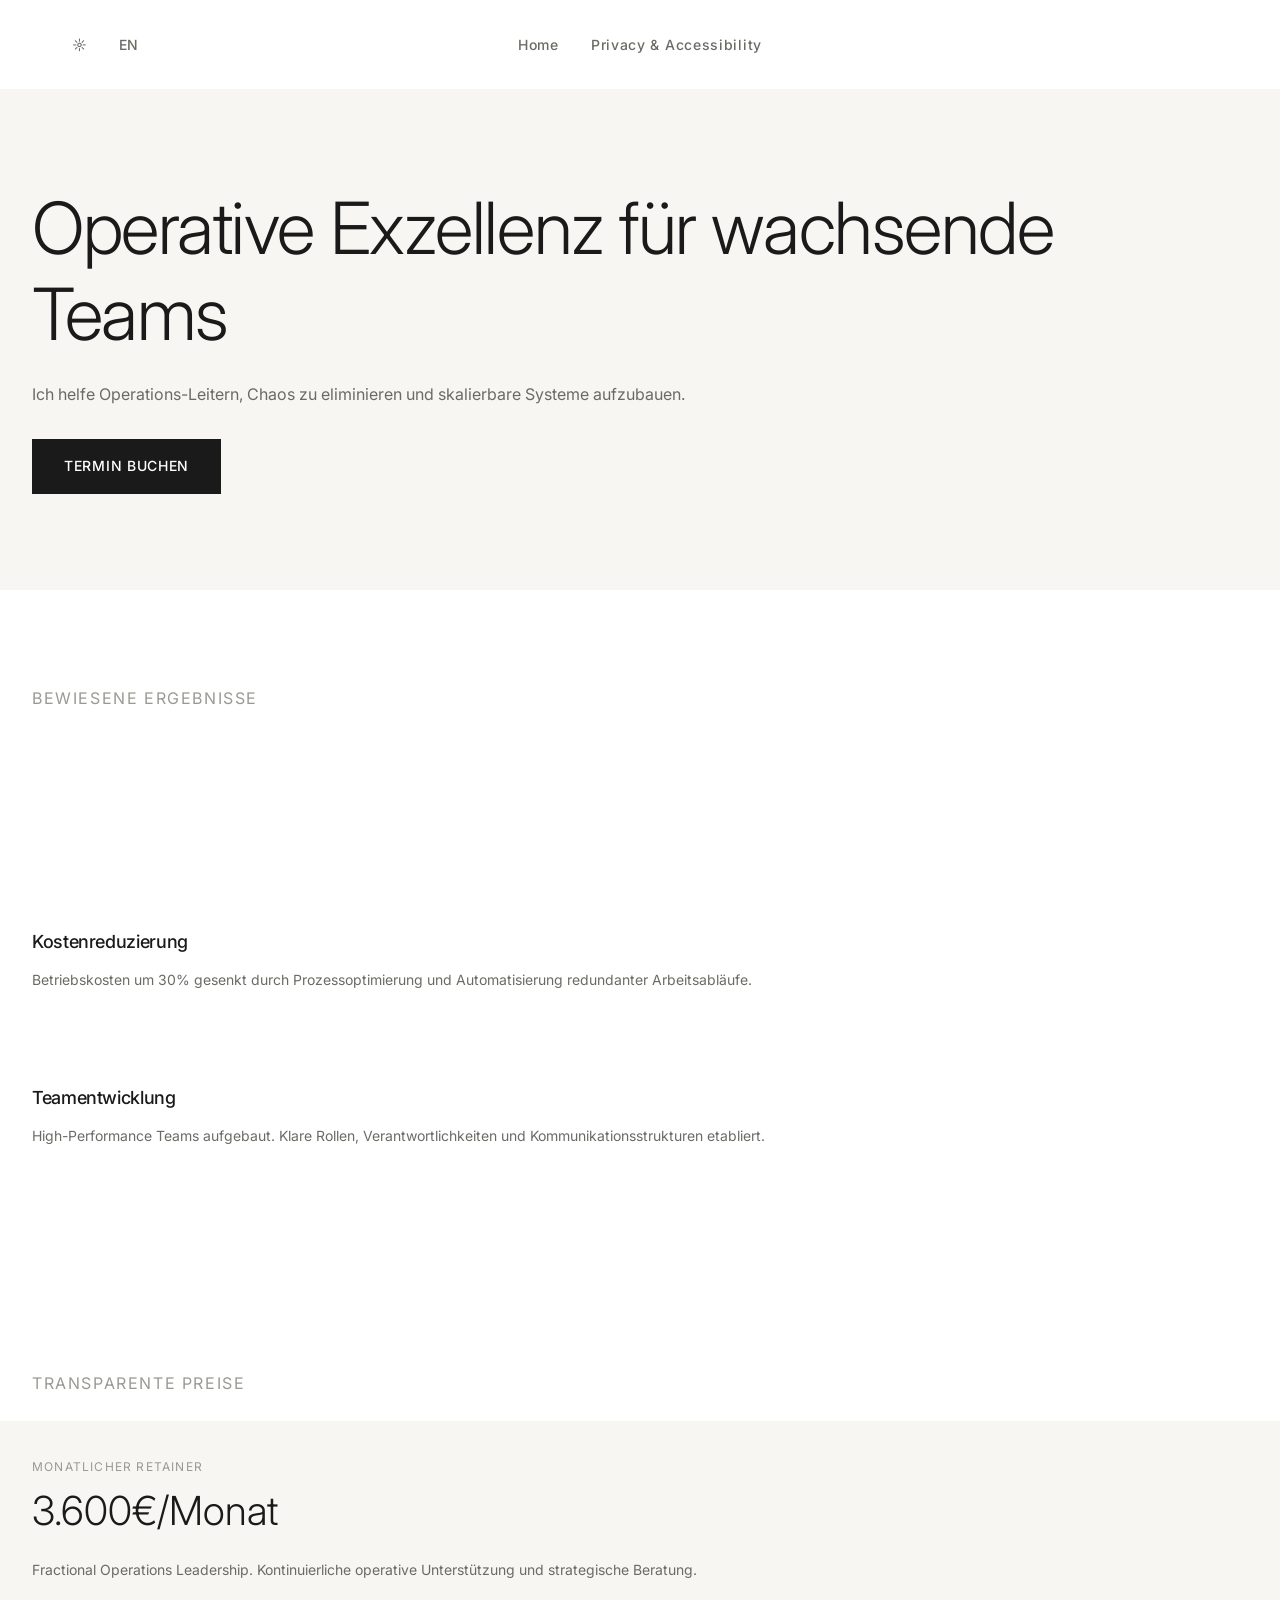
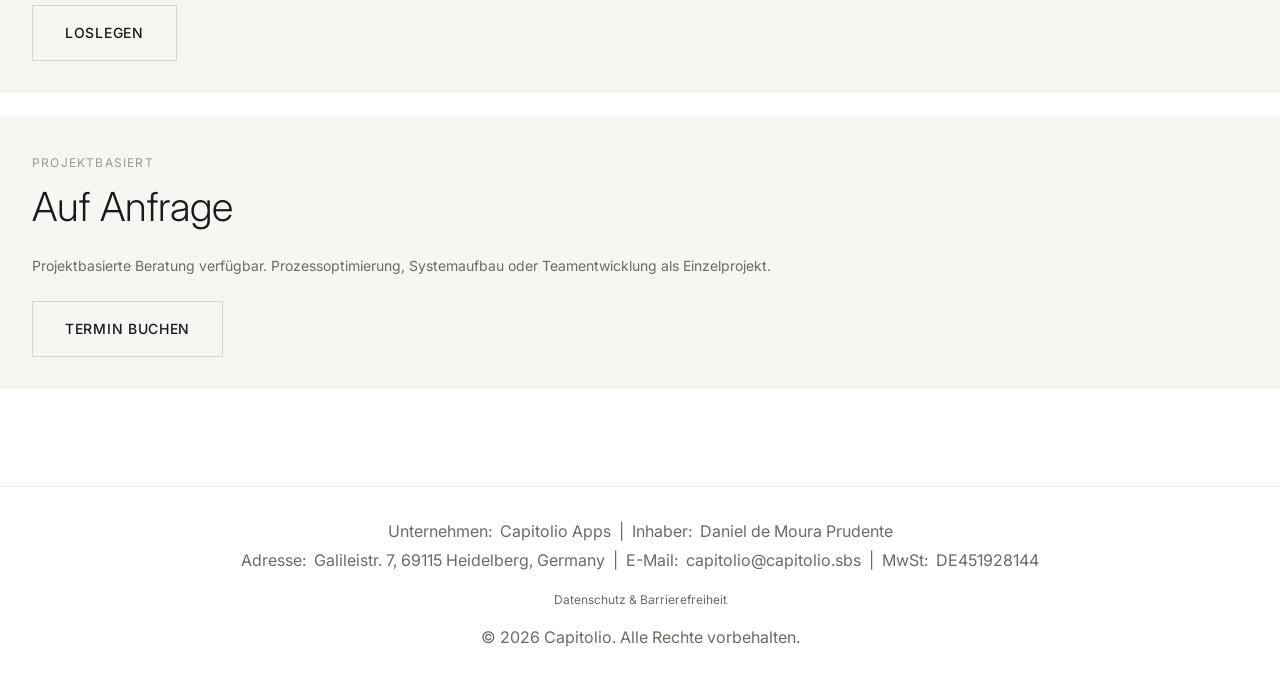
==== index.html @ fc4b13c4 "Update booking links to koalendar and replace email with calendar" ====
<!DOCTYPE html>
<html lang="de">
<head>
  <meta charset="UTF-8">
  <meta name="viewport" content="width=device-width, initial-scale=1.0">
  <title>Capitolio - Operational Excellence for Growing Teams</title>
  <meta name="description" content="Ich helfe Operations-Leitern, Chaos zu eliminieren und skalierbare Systeme aufzubauen.">
  <link rel="icon" type="image/x-icon" href="public/favicon.ico">
  
  <!-- Typography -->
  <link rel="preconnect" href="https://fonts.googleapis.com">
  <link rel="preconnect" href="https://fonts.gstatic.com" crossorigin>
  <link href="https://fonts.googleapis.com/css2?family=Inter:wght@300;400;500;600&display=swap" rel="stylesheet">
  
  <!-- Stylesheets -->
  <link rel="stylesheet" href="css/style.css">
</head>
<body>
  <!-- Header -->
  <header>
    <div class="container">
      <div class="header-content">
        <nav class="nav-desktop">
          <ul class="nav-list">
            <li><a href="index.html" class="nav-link" data-i18n="nav_home">Startseite</a></li>
            <li><a href="privacy-accessibility.html" class="nav-link" data-i18n="nav_privacy_accessibility">Datenschutz & Barrierefreiheit</a></li>
          </ul>
        </nav>
        <div class="nav-controls">
          <button id="theme-toggle" class="nav-btn" aria-label="Design wechseln" title="Design wechseln">
            <span class="theme-icon">&#9788;</span>
          </button>
          <button id="lang-toggle" class="nav-btn" aria-label="Sprache wechseln" title="Sprache wechseln">
            <span data-lang-indicator>DE</span>
          </button>
          <button id="open-nav" class="nav-btn nav-hamburger" aria-label="Navigation öffnen">
            <span>&#9776;</span>
          </button>
        </div>
      </div>
    </div>
  </header>

  <!-- Mobile Navigation Overlay -->
  <div class="nav-overlay" id="nav-overlay">
    <button class="close-nav" id="close-nav" aria-label="Navigation schließen">Schließen</button>
    <ul class="nav-overlay-list">
      <li class="nav-overlay-item"><a href="index.html" class="nav-overlay-link" data-i18n="nav_home">Startseite</a></li>
      <li class="nav-overlay-item"><a href="privacy-accessibility.html" class="nav-overlay-link" data-i18n="nav_privacy_accessibility">Datenschutz & Barrierefreiheit</a></li>
    </ul>
  </div>

  <main>
    <!-- Section 1: CTA (Call to Action) -->
    <section id="cta" class="grid">
      <div class="cta-content reveal active">
        <h1 class="cta-title">Operative Exzellenz für wachsende Teams</h1>
        <p class="cta-subtitle">Ich helfe Operations-Leitern, Chaos zu eliminieren und skalierbare Systeme aufzubauen.</p>
        <a href="https://koalendar.com/e/daniel-kennenlernen" target="_blank" rel="noopener noreferrer" class="btn btn-primary">Termin buchen</a>
      </div>
    </section>

    <!-- Section 2: Proof of Work (3 Cards) -->
    <section id="proof" class="grid">
      <div class="section-label reveal">
        <span class="label">Bewiesene Ergebnisse</span>
      </div>
      <div class="section-content">
        <div class="proof-grid">
          <div class="proof-card reveal">
            <h3 class="proof-card-title">Skalierte Abläufe</h3>
            <p class="proof-card-desc">Operative Systeme von 10 auf 100+ Mitarbeiter erweitert. Prozesse dokumentiert, automatisiert und auf Skalierbarkeit ausgelegt.</p>
          </div>
          <div class="proof-card reveal delay-1">
            <h3 class="proof-card-title">Kostenreduzierung</h3>
            <p class="proof-card-desc">Betriebskosten um 30% gesenkt durch Prozessoptimierung und Automatisierung redundanter Arbeitsabläufe.</p>
          </div>
          <div class="proof-card reveal delay-2">
            <h3 class="proof-card-title">Teamentwicklung</h3>
            <p class="proof-card-desc">High-Performance Teams aufgebaut. Klare Rollen, Verantwortlichkeiten und Kommunikationsstrukturen etabliert.</p>
          </div>
        </div>
      </div>
    </section>

    <!-- Section 3: Pricing -->
    <section id="pricing" class="grid">
      <div class="section-label reveal">
        <span class="label">Transparente Preise</span>
      </div>
      <div class="section-content">
        <div class="pricing-grid">
          <div class="pricing-card reveal">
            <span class="pricing-card-title">Monatlicher Retainer</span>
            <div class="pricing-card-price">3.600€/Monat</div>
            <p class="pricing-card-desc">Fractional Operations Leadership. Kontinuierliche operative Unterstützung und strategische Beratung.</p>
            <a href="https://koalendar.com/e/daniel-kennenlernen" target="_blank" rel="noopener noreferrer" class="btn btn-secondary">Loslegen</a>
          </div>
          <div class="pricing-card reveal delay-1">
            <span class="pricing-card-title">Projektbasiert</span>
            <div class="pricing-card-price">Auf Anfrage</div>
            <p class="pricing-card-desc">Projektbasierte Beratung verfügbar. Prozessoptimierung, Systemaufbau oder Teamentwicklung als Einzelprojekt.</p>
            <a href="https://koalendar.com/e/daniel-kennenlernen" target="_blank" rel="noopener noreferrer" class="btn btn-secondary">Termin buchen</a>
          </div>
        </div>
      </div>
    </section>
  </main>

  <!-- Footer -->
  <footer>
    <div class="container">
      <div class="footer-content">
        <div class="footer-impressum">
          <p class="footer-impressum-text">
            <strong>Unternehmen:</strong> Capitolio Apps &nbsp;|&nbsp; <strong>Inhaber:</strong> Daniel de Moura Prudente
          </p>
          <p class="footer-impressum-text">
            <strong>Adresse:</strong> Galileistr. 7, 69115 Heidelberg, Germany &nbsp;|&nbsp; <strong>E-Mail:</strong> capitolio@capitolio.sbs &nbsp;|&nbsp; <strong>MwSt:</strong> DE451928144
          </p>
        </div>
        <div class="footer-links">
          <a href="privacy-accessibility.html" class="footer-link">Datenschutz & Barrierefreiheit</a>
        </div>
        <div class="footer-legal">
          <p>&copy; 2026 Capitolio. Alle Rechte vorbehalten.</p>
        </div>
      </div>
    </div>
  </footer>

  <!-- JavaScript -->
  <script src="js/theme.js"></script>
  <script src="js/i18n.js"></script>
  <script src="js/main.js"></script>
</body>
</html>
---- css/style.css ----
/*
 * Capitolio Main Stylesheet
 * John Pawson minimalist aesthetic - whitespace over borders
 * Monochromatic palette, responsive layout
 */

/* Import design system */
@import url('./design-system.css');

/* ================================
 * 1. TYPOGRAPHY
 * ================================ */

h1, h2, h3, h4, h5, h6 {
  font-weight: var(--font-weight-light);
  line-height: var(--line-height-tight);
  letter-spacing: var(--letter-spacing-tight);
  color: var(--text-primary);
}

h1 {
  font-size: clamp(2.5rem, 6vw, 4.5rem);
}

h2 {
  font-size: clamp(1.5rem, 3vw, 2.5rem);
}

h3 {
  font-size: clamp(1.25rem, 2vw, 1.5rem);
}

p {
  font-size: var(--font-size-base);
  color: var(--text-secondary);
  line-height: var(--line-height-relaxed);
}

.label {
  font-size: var(--font-size-base);
  text-transform: uppercase;
  letter-spacing: var(--letter-spacing-wider);
  font-weight: var(--font-weight-regular);
  color: var(--text-muted);
  display: block;
  margin-bottom: -8px;
}

/* ================================
 * 2. LAYOUT
 * ================================ */

section {
  padding: var(--baseline-12x) 0;
  min-height: 50vh;
}

@media (min-width: var(--breakpoint-md)) {
  section {
    padding: var(--baseline-15x) 0;
  }
}

/* ================================
 * 3. HEADER & NAVIGATION
 * ================================ */

header {
  padding: var(--baseline-4x) 0;
  position: sticky;
  top: 0;
  background-color: var(--bg-primary);
  z-index: 100;
  transition: background-color var(--transition-base);
}

.header-content {
  display: flex;
  justify-content: space-between;
  align-items: center;
}

.nav-desktop {
  position: absolute;
  left: 50%;
  transform: translateX(-50%);
}

.logo {
  font-size: var(--font-size-sm);
  font-weight: var(--font-weight-medium);
  color: var(--text-primary);
  text-decoration: none;
  letter-spacing: var(--letter-spacing-wide);
}

.nav-list {
  display: flex;
  gap: var(--baseline-4x);
}

.nav-link {
  font-size: var(--font-size-sm);
  font-weight: var(--font-weight-medium);
  color: var(--text-secondary);
  text-decoration: none;
  letter-spacing: var(--letter-spacing-wide);
  transition: color var(--transition-base);
}

.nav-link:hover {
  color: var(--text-primary);
}

@media (max-width: 640px) {
  .nav-desktop {
    position: static;
    transform: none;
  }
  
  .nav-list {
    gap: var(--baseline-2x);
    flex-wrap: wrap;
    justify-content: center;
  }
  
  .nav-link {
    font-size: var(--font-size-xs);
  }
}

.nav-controls {
  display: flex;
  align-items: center;
  gap: var(--baseline-2x);
}

.nav-btn {
  font-size: var(--font-size-sm);
  font-weight: var(--font-weight-medium);
  color: var(--text-secondary);
  padding: var(--baseline-half) var(--baseline);
  transition: color var(--transition-base);
}

.nav-hamburger {
  display: none;
}

.nav-btn:hover {
  color: var(--text-primary);
}

/* ================================
 * 4. HERO SECTION
 * ================================ */

#hero {
  padding-top: var(--baseline-8x);
  padding-bottom: var(--baseline-15x);
}

.hero-title {
  grid-column: 1 / -1;
  margin-bottom: var(--baseline-5x);
}

.hero-subtitle {
  grid-column: 1 / -1;
}

@media (min-width: var(--breakpoint-md)) {
  .hero-subtitle {
    grid-column: 5 / 13;
  }
}

/* ================================
 * 5. BUTTONS
 * ================================ */

.btn {
  display: inline-flex;
  align-items: center;
  justify-content: center;
  padding: var(--baseline-2x) var(--baseline-4x);
  font-size: var(--font-size-sm);
  font-weight: var(--font-weight-medium);
  letter-spacing: var(--letter-spacing-wide);
  text-transform: uppercase;
  text-decoration: none;
  transition: all var(--transition-base);
}

.btn-primary {
  background-color: var(--text-primary);
  color: var(--bg-primary);
}

.btn-primary:hover {
  background-color: var(--accent-hover);
  transform: translateY(-2px);
}

.btn-secondary {
  background-color: transparent;
  color: var(--text-primary);
  border: 1px solid var(--border-medium);
}

.btn-secondary:hover {
  background-color: var(--bg-secondary);
}

/* ================================
 * 6. SECTIONS
 * ================================ */

/* Section labels */
.section-label {
  grid-column: 1 / -1;
  padding-left: var(--baseline-4x);
  padding-right: var(--baseline-4x);
  margin-bottom: -8px;
}

@media (min-width: var(--breakpoint-md)) {
  .section-label {
    grid-column: 1 / 4;
  }
}

.section-content {
  grid-column: 1 / -1;
}

@media (min-width: var(--breakpoint-md)) {
  .section-content {
    grid-column: 4 / 13;
  }
}

/* CTA Section */
#cta {
  background-color: var(--bg-secondary);
}

.cta-content {
  grid-column: 1 / -1;
}

@media (min-width: var(--breakpoint-md)) {
  .cta-content {
    grid-column: 4 / 13;
  }
}

.cta-title {
  margin-bottom: var(--baseline-3x);
}

.cta-subtitle {
  margin-bottom: var(--baseline-4x);
}

.cta-content > * {
  padding-left: var(--baseline-4x);
  padding-right: var(--baseline-4x);
}

#cta .btn {
  margin-left: var(--baseline-4x);
}

/* Proof of Work Section */
.proof-grid {
  display: grid;
  grid-template-columns: 1fr;
  gap: var(--baseline-4x);
  margin-top: var(--baseline-4x);
  padding-left: var(--baseline-4x);
  padding-right: var(--baseline-4x);
}

@media (min-width: var(--breakpoint-md)) {
  .proof-grid {
    grid-template-columns: repeat(3, 1fr);
  }
}

.proof-card {
  padding: var(--baseline-4x) 0;
}

.proof-card-title {
  font-size: var(--font-size-lg);
  font-weight: var(--font-weight-medium);
  margin-bottom: var(--baseline-2x);
}

.proof-card-desc {
  font-size: var(--font-size-sm);
  color: var(--text-secondary);
}

/* Pricing Section */
.pricing-grid {
  display: grid;
  grid-template-columns: 1fr;
  gap: var(--baseline-3x);
  margin-top: var(--baseline-3x);
}

@media (min-width: var(--breakpoint-md)) {
  .pricing-grid {
    grid-template-columns: repeat(2, 1fr);
    gap: var(--baseline-4x);
  }
}

.pricing-card {
  padding: var(--baseline-4x);
  background-color: var(--bg-secondary);
}

.pricing-card-title {
  font-size: var(--font-size-xs);
  text-transform: uppercase;
  letter-spacing: var(--letter-spacing-wider);
  color: var(--text-muted);
  margin-bottom: var(--baseline);
}

.pricing-card-price {
  font-size: var(--font-size-3xl);
  font-weight: var(--font-weight-light);
  margin-bottom: var(--baseline-2x);
}

.pricing-card-desc {
  font-size: var(--font-size-sm);
  margin-bottom: var(--baseline-3x);
}

/* ================================
 * 7. FOOTER
 * ================================ */

footer {
  padding: var(--baseline-4x) 0;
  border-top: 1px solid var(--border-light);
}

.footer-content {
  display: flex;
  flex-direction: column;
  align-items: center;
  gap: var(--baseline-2x);
}

.footer-impressum {
  font-size: var(--font-size-xs);
  font-weight: var(--font-weight-regular);
  color: var(--text-muted);
  line-height: 1.5;
  text-align: center;
}

.footer-impressum-text {
  display: block;
  margin-bottom: 4px;
}

.footer-impressum-text:last-child {
  margin-bottom: 0;
}

.footer-impressum-text strong {
  font-weight: var(--font-weight-regular);
  color: var(--text-secondary);
  margin-right: 4px;
}

.footer-links {
  display: flex;
  gap: var(--baseline-2x);
}

.footer-link {
  font-size: var(--font-size-xs);
  font-weight: var(--font-weight-regular);
  color: var(--text-secondary);
  text-decoration: none;
  transition: color var(--transition-base);
}

.footer-link:hover {
  color: var(--text-primary);
}

.footer-legal {
  font-size: var(--font-size-xs);
  font-weight: var(--font-weight-regular);
  color: var(--text-muted);
}

/* ================================
 * 8. LEGAL PAGES
 * ================================ */

.legal-content {
  grid-column: 1 / -1;
  max-width: 65ch;
  padding-left: var(--baseline-4x);
  padding-right: var(--baseline-4x);
}

@media (min-width: var(--breakpoint-md)) {
  .legal-content {
    grid-column: 4 / 12;
  }
}

.legal-title {
  margin-bottom: var(--baseline-4x);
}

.legal-section {
  margin-bottom: var(--baseline-6x);
}

.legal-section h2 {
  font-size: var(--font-size-lg);
  margin-bottom: var(--baseline-2x);
}

.legal-section p {
  font-size: var(--font-size-sm);
  line-height: var(--line-height-relaxed);
}

/* ================================
 * 9. NAVIGATION OVERLAY
 * ================================ */

.nav-overlay {
  position: fixed;
  top: 0;
  left: 0;
  width: 100vw;
  height: 100vh;
  background-color: var(--bg-primary);
  z-index: 200;
  display: flex;
  align-items: center;
  justify-content: center;
  opacity: 0;
  pointer-events: none;
  transition: opacity var(--transition-slow);
}

.nav-overlay.active {
  opacity: 1;
  pointer-events: auto;
}

.nav-overlay-list {
  text-align: center;
}

.nav-overlay-item {
  margin: var(--baseline-3x) 0;
}

.nav-overlay-link {
  font-size: var(--font-size-2xl);
  font-weight: var(--font-weight-light);
  color: var(--text-primary);
  transition: color var(--transition-base);
}

.nav-overlay-link:hover {
  color: var(--text-secondary);
}

.close-nav {
  position: absolute;
  top: var(--baseline-4x);
  right: var(--container-padding);
  font-size: var(--font-size-sm);
  font-weight: var(--font-weight-medium);
  color: var(--text-secondary);
}

/* ================================
 * 10. ANIMATIONS
 * ================================ */

.reveal {
  opacity: 0;
  transform: translateY(var(--baseline-3x));
  transition: opacity var(--transition-slow), transform var(--transition-slow);
  will-change: opacity, transform;
}

.reveal.active {
  opacity: 1;
  transform: translateY(0);
}

.delay-1 { transition-delay: 0.1s; }
.delay-2 { transition-delay: 0.2s; }
.delay-3 { transition-delay: 0.3s; }
.delay-4 { transition-delay: 0.4s; }

/* ================================
 * 11. PRINT STYLES
 * ================================ */

@media print {
  * {
    background: transparent;
    color: #000;
    box-shadow: none;
    text-shadow: none;
  }

  body {
    font-size: 12pt;
    line-height: 1.5;
  }

  a {
    text-decoration: underline;
  }

  .nav-overlay,
  .nav-controls,
  .btn {
    display: none;
  }

  section {
    padding: 2rem 0;
    min-height: auto;
    page-break-inside: avoid;
  }

  footer {
    padding: 1rem 0;
    page-break-before: avoid;
  }
}
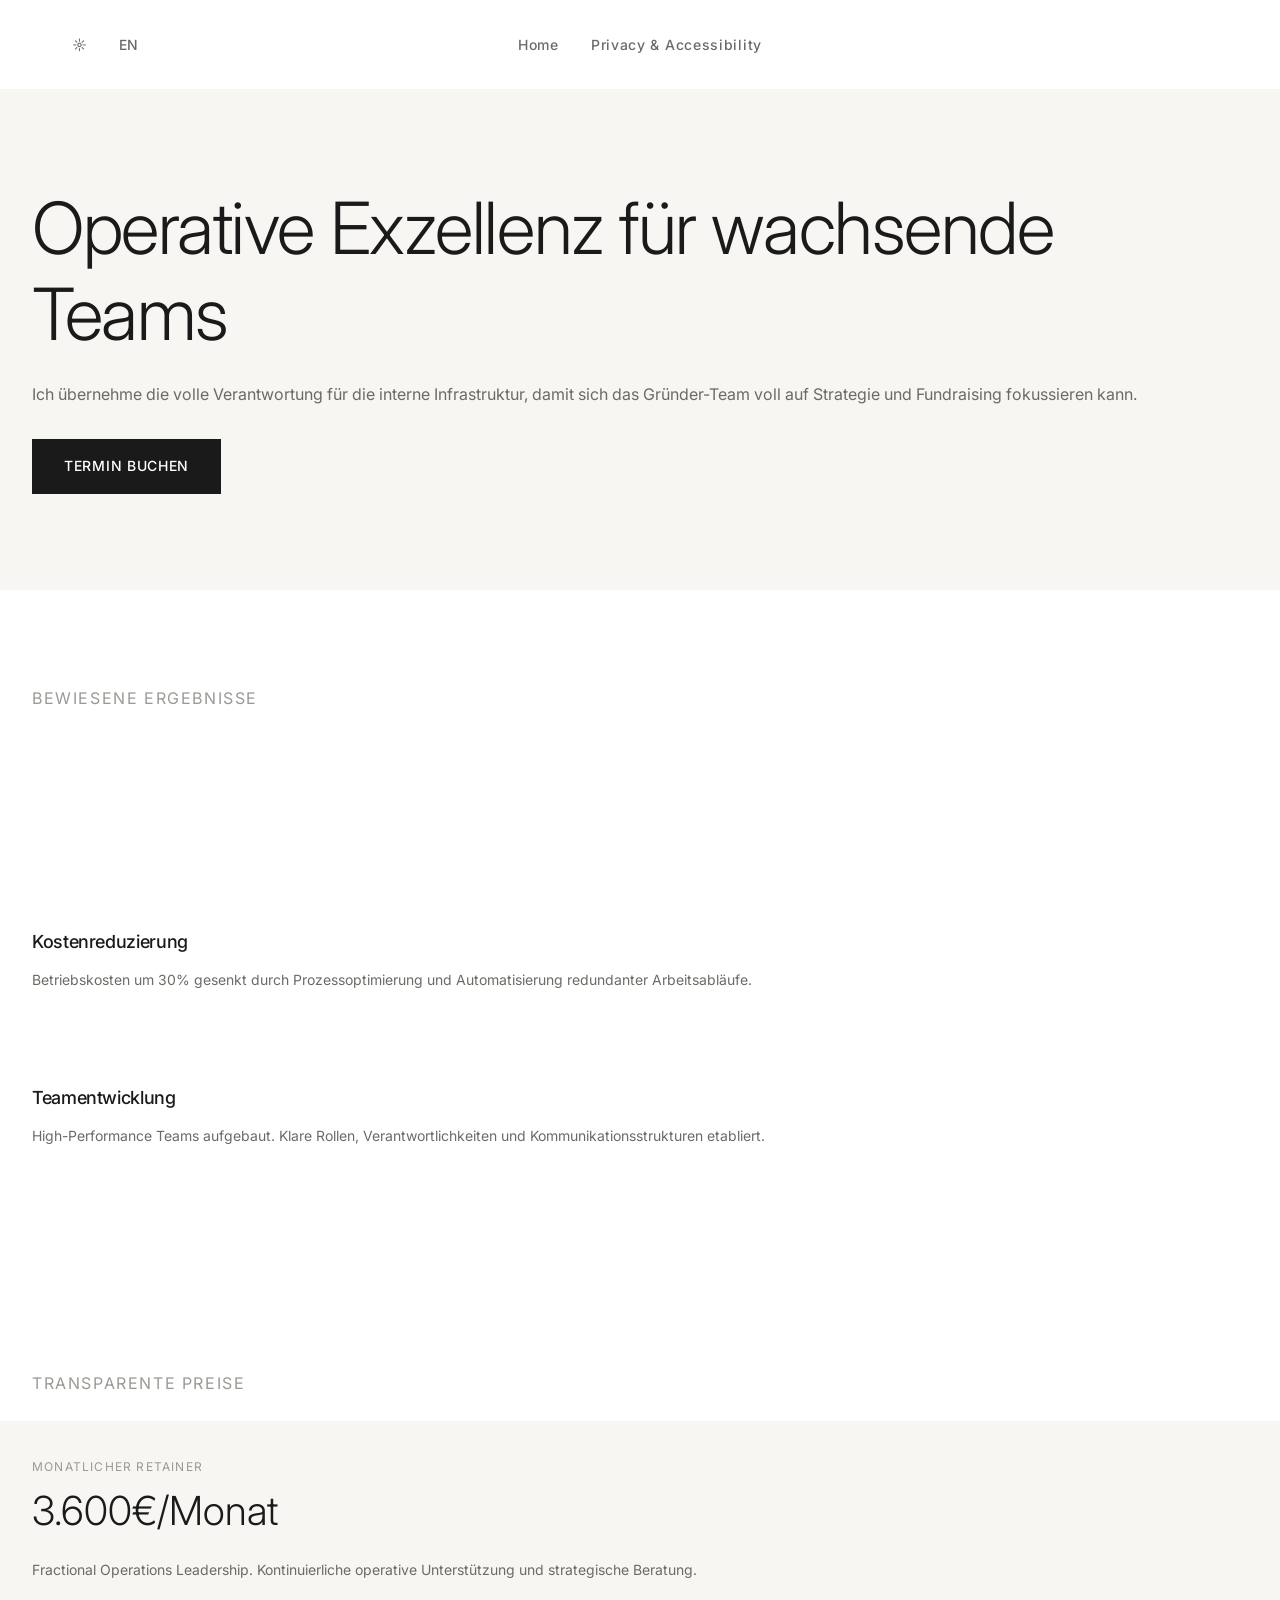
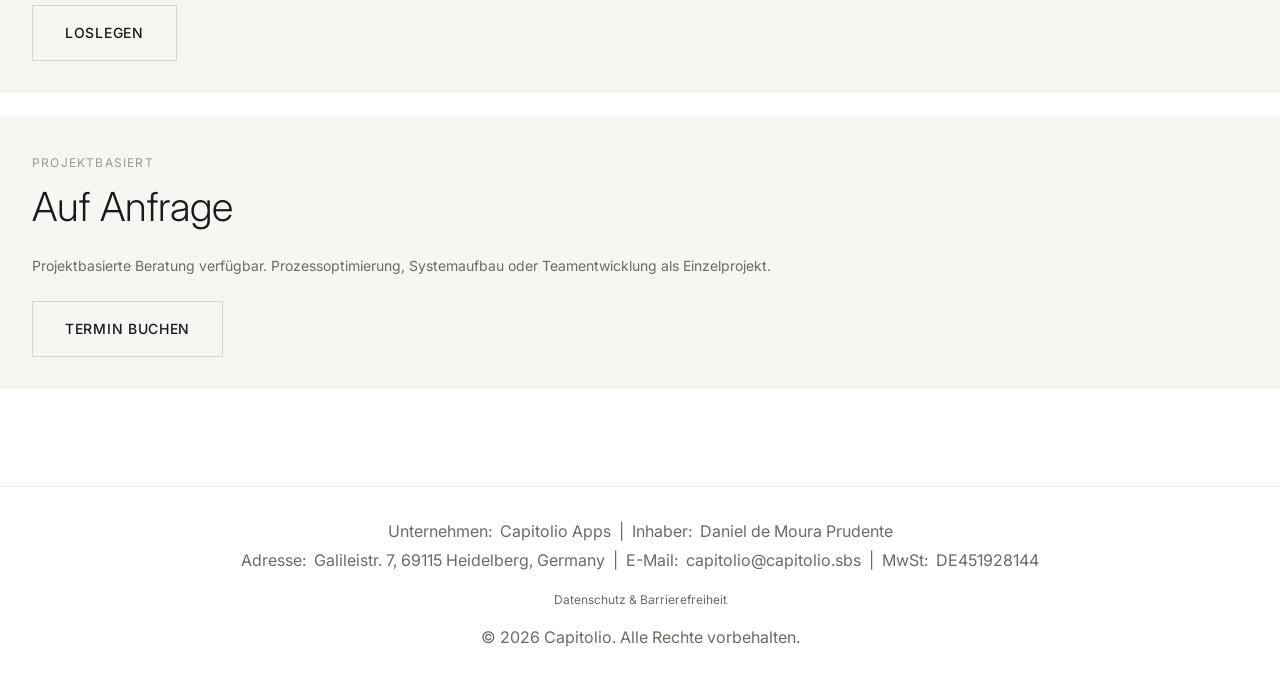
==== commit c123fc44: "Updated subtitle 	modified:   en/index.html 	modified:   index.html" ====
--- a/index.html
+++ b/index.html
@@ -4,7 +4,7 @@
   <meta charset="UTF-8">
   <meta name="viewport" content="width=device-width, initial-scale=1.0">
   <title>Capitolio - Operational Excellence for Growing Teams</title>
-  <meta name="description" content="Ich helfe Operations-Leitern, Chaos zu eliminieren und skalierbare Systeme aufzubauen.">
+  <meta name="description" content="Ich übernehme die volle Verantwortung für die interne Infrastruktur, damit sich das Gründer-Team voll auf Strategie und Fundraising fokussieren kann.">
   <link rel="icon" type="image/x-icon" href="public/favicon.ico">
   
   <!-- Typography -->
@@ -55,7 +55,7 @@
     <section id="cta" class="grid">
       <div class="cta-content reveal active">
         <h1 class="cta-title">Operative Exzellenz für wachsende Teams</h1>
-        <p class="cta-subtitle">Ich helfe Operations-Leitern, Chaos zu eliminieren und skalierbare Systeme aufzubauen.</p>
+        <p class="cta-subtitle">Ich übernehme die volle Verantwortung für die interne Infrastruktur, damit sich das Gründer-Team voll auf Strategie und Fundraising fokussieren kann.</p>
         <a href="https://koalendar.com/e/daniel-kennenlernen" target="_blank" rel="noopener noreferrer" class="btn btn-primary">Termin buchen</a>
       </div>
     </section>
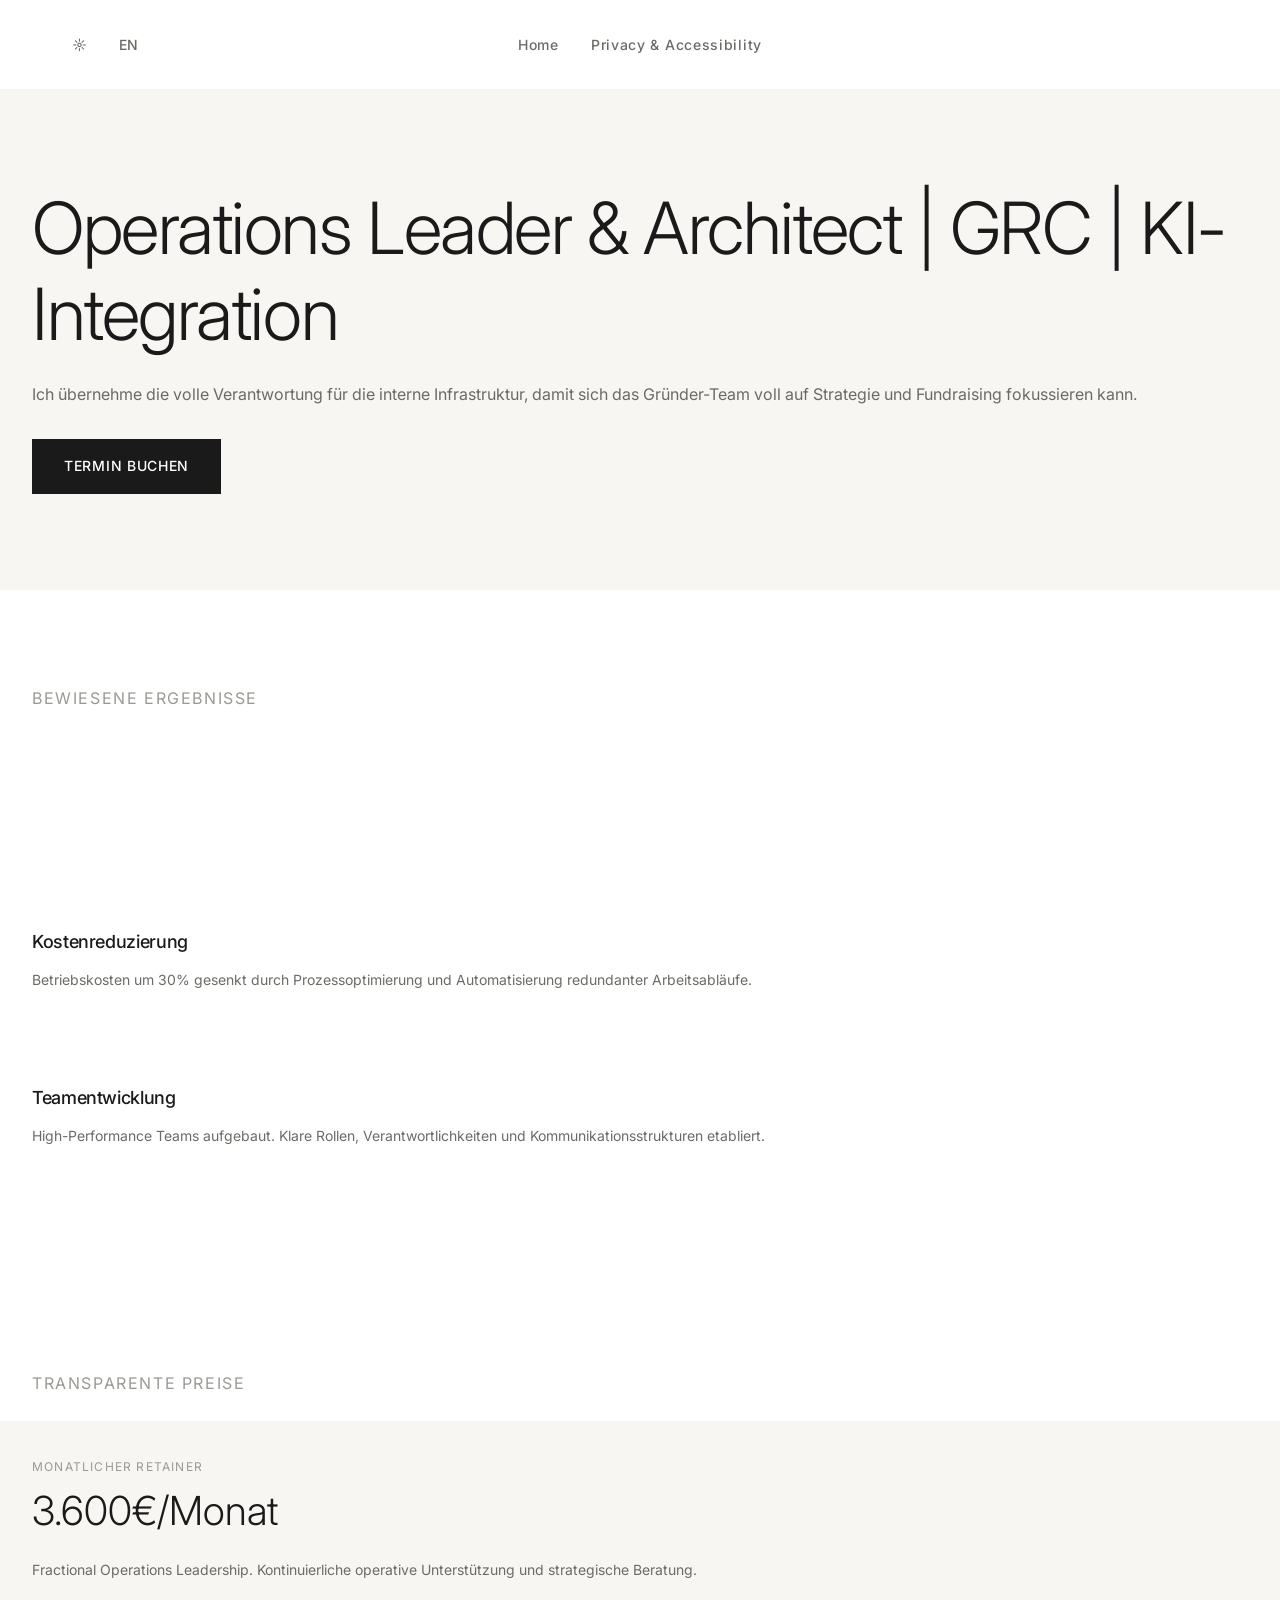
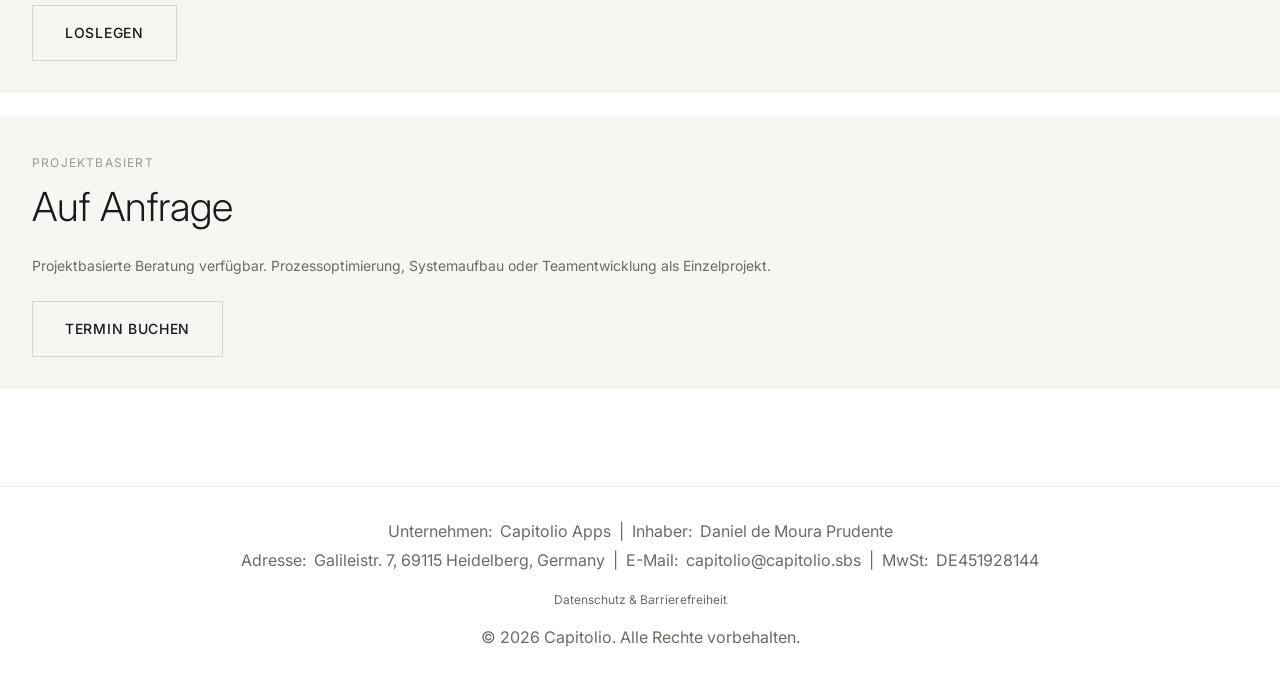
==== commit b77018df: "Updated some texts 	modified:   en/index.html 	modified:   index.html" ====
--- a/index.html
+++ b/index.html
@@ -3,7 +3,7 @@
 <head>
   <meta charset="UTF-8">
   <meta name="viewport" content="width=device-width, initial-scale=1.0">
-  <title>Capitolio - Operational Excellence for Growing Teams</title>
+  <title>Daniel Prudente - Operations Leader & Architect | GRC | KI-Integration</title>
   <meta name="description" content="Ich übernehme die volle Verantwortung für die interne Infrastruktur, damit sich das Gründer-Team voll auf Strategie und Fundraising fokussieren kann.">
   <link rel="icon" type="image/x-icon" href="public/favicon.ico">
   
@@ -54,7 +54,7 @@
     <!-- Section 1: CTA (Call to Action) -->
     <section id="cta" class="grid">
       <div class="cta-content reveal active">
-        <h1 class="cta-title">Operative Exzellenz für wachsende Teams</h1>
+        <h1 class="cta-title">Operations Leader & Architect | GRC | KI-Integration</h1>
         <p class="cta-subtitle">Ich übernehme die volle Verantwortung für die interne Infrastruktur, damit sich das Gründer-Team voll auf Strategie und Fundraising fokussieren kann.</p>
         <a href="https://koalendar.com/e/daniel-kennenlernen" target="_blank" rel="noopener noreferrer" class="btn btn-primary">Termin buchen</a>
       </div>
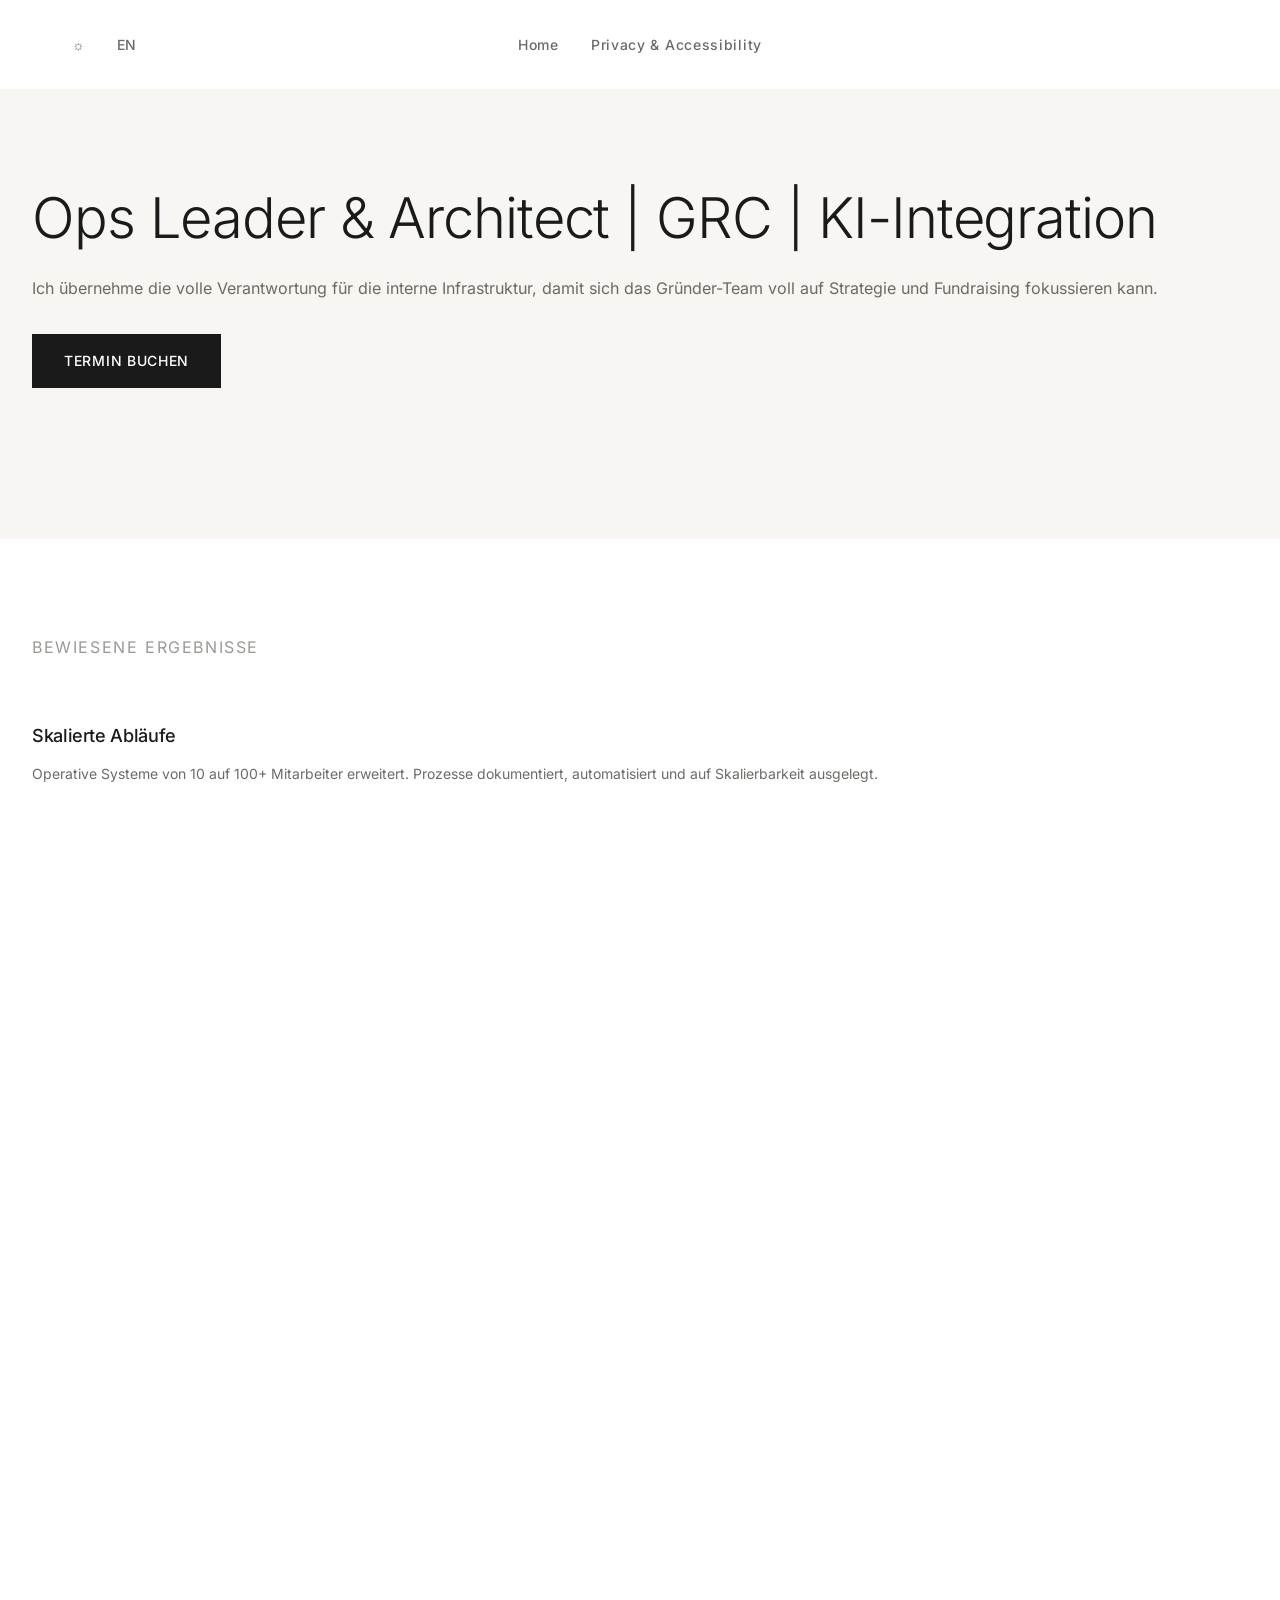
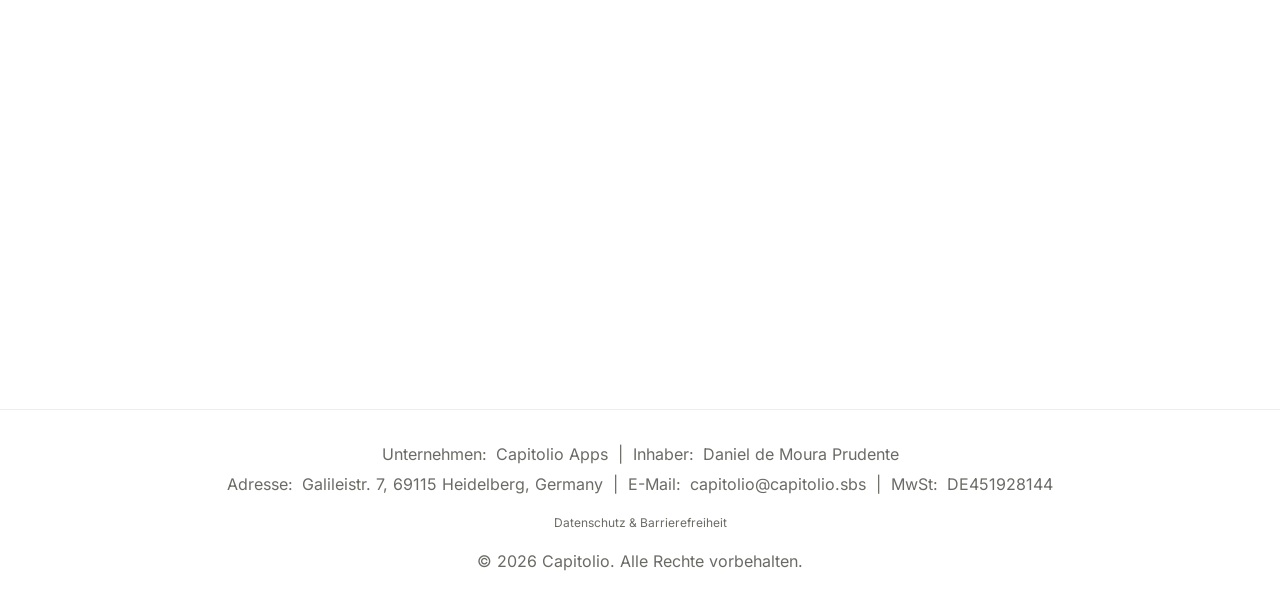
==== commit a8bffced: "Security hardening: self-host fonts, add CSP and clickjacking protection - Self-host Inter font (300" ====
--- a/index.html
+++ b/index.html
@@ -1,20 +1,20 @@
 <!DOCTYPE html>
 <html lang="de">
+
 <head>
   <meta charset="UTF-8">
   <meta name="viewport" content="width=device-width, initial-scale=1.0">
-  <title>Daniel Prudente - Operations Leader & Architect | GRC | KI-Integration</title>
-  <meta name="description" content="Ich übernehme die volle Verantwortung für die interne Infrastruktur, damit sich das Gründer-Team voll auf Strategie und Fundraising fokussieren kann.">
+  <meta http-equiv="Content-Security-Policy" content="default-src 'none'; script-src 'self'; style-src 'self'; font-src 'self'; img-src 'self'; connect-src 'none'; frame-ancestors 'none';">
+  <meta http-equiv="X-Frame-Options" content="DENY">
+  <title>Daniel Prudente - Ops Leader & Architect | GRC | KI-Integration</title>
+  <meta name="description"
+    content="Ich übernehme die volle Verantwortung für die interne Infrastruktur, damit sich das Gründer-Team voll auf Strategie und Fundraising fokussieren kann.">
   <link rel="icon" type="image/x-icon" href="public/favicon.ico">
-  
-  <!-- Typography -->
-  <link rel="preconnect" href="https://fonts.googleapis.com">
-  <link rel="preconnect" href="https://fonts.gstatic.com" crossorigin>
-  <link href="https://fonts.googleapis.com/css2?family=Inter:wght@300;400;500;600&display=swap" rel="stylesheet">
-  
+
   <!-- Stylesheets -->
   <link rel="stylesheet" href="css/style.css">
 </head>
+
 <body>
   <!-- Header -->
   <header>
@@ -23,7 +23,8 @@
         <nav class="nav-desktop">
           <ul class="nav-list">
             <li><a href="index.html" class="nav-link" data-i18n="nav_home">Startseite</a></li>
-            <li><a href="privacy-accessibility.html" class="nav-link" data-i18n="nav_privacy_accessibility">Datenschutz & Barrierefreiheit</a></li>
+            <li><a href="privacy-accessibility.html" class="nav-link" data-i18n="nav_privacy_accessibility">Datenschutz
+                & Barrierefreiheit</a></li>
           </ul>
         </nav>
         <div class="nav-controls">
@@ -45,8 +46,10 @@
   <div class="nav-overlay" id="nav-overlay">
     <button class="close-nav" id="close-nav" aria-label="Navigation schließen">Schließen</button>
     <ul class="nav-overlay-list">
-      <li class="nav-overlay-item"><a href="index.html" class="nav-overlay-link" data-i18n="nav_home">Startseite</a></li>
-      <li class="nav-overlay-item"><a href="privacy-accessibility.html" class="nav-overlay-link" data-i18n="nav_privacy_accessibility">Datenschutz & Barrierefreiheit</a></li>
+      <li class="nav-overlay-item"><a href="index.html" class="nav-overlay-link" data-i18n="nav_home">Startseite</a>
+      </li>
+      <li class="nav-overlay-item"><a href="privacy-accessibility.html" class="nav-overlay-link"
+          data-i18n="nav_privacy_accessibility">Datenschutz & Barrierefreiheit</a></li>
     </ul>
   </div>
 
@@ -54,9 +57,11 @@
     <!-- Section 1: CTA (Call to Action) -->
     <section id="cta" class="grid">
       <div class="cta-content reveal active">
-        <h1 class="cta-title">Operations Leader & Architect | GRC | KI-Integration</h1>
-        <p class="cta-subtitle">Ich übernehme die volle Verantwortung für die interne Infrastruktur, damit sich das Gründer-Team voll auf Strategie und Fundraising fokussieren kann.</p>
-        <a href="https://koalendar.com/e/daniel-kennenlernen" target="_blank" rel="noopener noreferrer" class="btn btn-primary">Termin buchen</a>
+        <h1 class="cta-title">Ops Leader & Architect | GRC | KI-Integration</h1>
+        <p class="cta-subtitle">Ich übernehme die volle Verantwortung für die interne Infrastruktur, damit sich das
+          Gründer-Team voll auf Strategie und Fundraising fokussieren kann.</p>
+        <a href="https://koalendar.com/e/daniel-kennenlernen" target="_blank" rel="noopener noreferrer"
+          class="btn btn-primary">Termin buchen</a>
       </div>
     </section>
 
@@ -69,15 +74,18 @@
         <div class="proof-grid">
           <div class="proof-card reveal">
             <h3 class="proof-card-title">Skalierte Abläufe</h3>
-            <p class="proof-card-desc">Operative Systeme von 10 auf 100+ Mitarbeiter erweitert. Prozesse dokumentiert, automatisiert und auf Skalierbarkeit ausgelegt.</p>
+            <p class="proof-card-desc">Operative Systeme von 10 auf 100+ Mitarbeiter erweitert. Prozesse dokumentiert,
+              automatisiert und auf Skalierbarkeit ausgelegt.</p>
           </div>
           <div class="proof-card reveal delay-1">
             <h3 class="proof-card-title">Kostenreduzierung</h3>
-            <p class="proof-card-desc">Betriebskosten um 30% gesenkt durch Prozessoptimierung und Automatisierung redundanter Arbeitsabläufe.</p>
+            <p class="proof-card-desc">Betriebskosten um 30% gesenkt durch Prozessoptimierung und Automatisierung
+              redundanter Arbeitsabläufe.</p>
           </div>
           <div class="proof-card reveal delay-2">
             <h3 class="proof-card-title">Teamentwicklung</h3>
-            <p class="proof-card-desc">High-Performance Teams aufgebaut. Klare Rollen, Verantwortlichkeiten und Kommunikationsstrukturen etabliert.</p>
+            <p class="proof-card-desc">High-Performance Teams aufgebaut. Klare Rollen, Verantwortlichkeiten und
+              Kommunikationsstrukturen etabliert.</p>
           </div>
         </div>
       </div>
@@ -93,14 +101,18 @@
           <div class="pricing-card reveal">
             <span class="pricing-card-title">Monatlicher Retainer</span>
             <div class="pricing-card-price">3.600€/Monat</div>
-            <p class="pricing-card-desc">Fractional Operations Leadership. Kontinuierliche operative Unterstützung und strategische Beratung.</p>
-            <a href="https://koalendar.com/e/daniel-kennenlernen" target="_blank" rel="noopener noreferrer" class="btn btn-secondary">Loslegen</a>
+            <p class="pricing-card-desc">Fractional Operations Leadership. Kontinuierliche operative Unterstützung und
+              strategische Beratung.</p>
+            <a href="https://koalendar.com/e/daniel-kennenlernen" target="_blank" rel="noopener noreferrer"
+              class="btn btn-secondary">Loslegen</a>
           </div>
           <div class="pricing-card reveal delay-1">
             <span class="pricing-card-title">Projektbasiert</span>
             <div class="pricing-card-price">Auf Anfrage</div>
-            <p class="pricing-card-desc">Projektbasierte Beratung verfügbar. Prozessoptimierung, Systemaufbau oder Teamentwicklung als Einzelprojekt.</p>
-            <a href="https://koalendar.com/e/daniel-kennenlernen" target="_blank" rel="noopener noreferrer" class="btn btn-secondary">Termin buchen</a>
+            <p class="pricing-card-desc">Projektbasierte Beratung verfügbar. Prozessoptimierung, Systemaufbau oder
+              Teamentwicklung als Einzelprojekt.</p>
+            <a href="https://koalendar.com/e/daniel-kennenlernen" target="_blank" rel="noopener noreferrer"
+              class="btn btn-secondary">Termin buchen</a>
           </div>
         </div>
       </div>
@@ -113,10 +125,12 @@
       <div class="footer-content">
         <div class="footer-impressum">
           <p class="footer-impressum-text">
-            <strong>Unternehmen:</strong> Capitolio Apps &nbsp;|&nbsp; <strong>Inhaber:</strong> Daniel de Moura Prudente
+            <strong>Unternehmen:</strong> Capitolio Apps &nbsp;|&nbsp; <strong>Inhaber:</strong> Daniel de Moura
+            Prudente
           </p>
           <p class="footer-impressum-text">
-            <strong>Adresse:</strong> Galileistr. 7, 69115 Heidelberg, Germany &nbsp;|&nbsp; <strong>E-Mail:</strong> capitolio@capitolio.sbs &nbsp;|&nbsp; <strong>MwSt:</strong> DE451928144
+            <strong>Adresse:</strong> Galileistr. 7, 69115 Heidelberg, Germany &nbsp;|&nbsp; <strong>E-Mail:</strong>
+            capitolio@capitolio.sbs &nbsp;|&nbsp; <strong>MwSt:</strong> DE451928144
           </p>
         </div>
         <div class="footer-links">
@@ -134,4 +148,5 @@
   <script src="js/i18n.js"></script>
   <script src="js/main.js"></script>
 </body>
+
 </html>
--- a/css/style.css
+++ b/css/style.css
@@ -19,7 +19,7 @@
 }
 
 h1 {
-  font-size: clamp(2.5rem, 6vw, 4.5rem);
+  font-size: clamp(2rem, 5vw, 3.5rem);
 }
 
 h2 {
@@ -332,7 +332,7 @@
 }
 
 .pricing-card-price {
-  font-size: var(--font-size-3xl);
+  font-size: var(--font-size-2xl);
   font-weight: var(--font-weight-light);
   margin-bottom: var(--baseline-2x);
 }
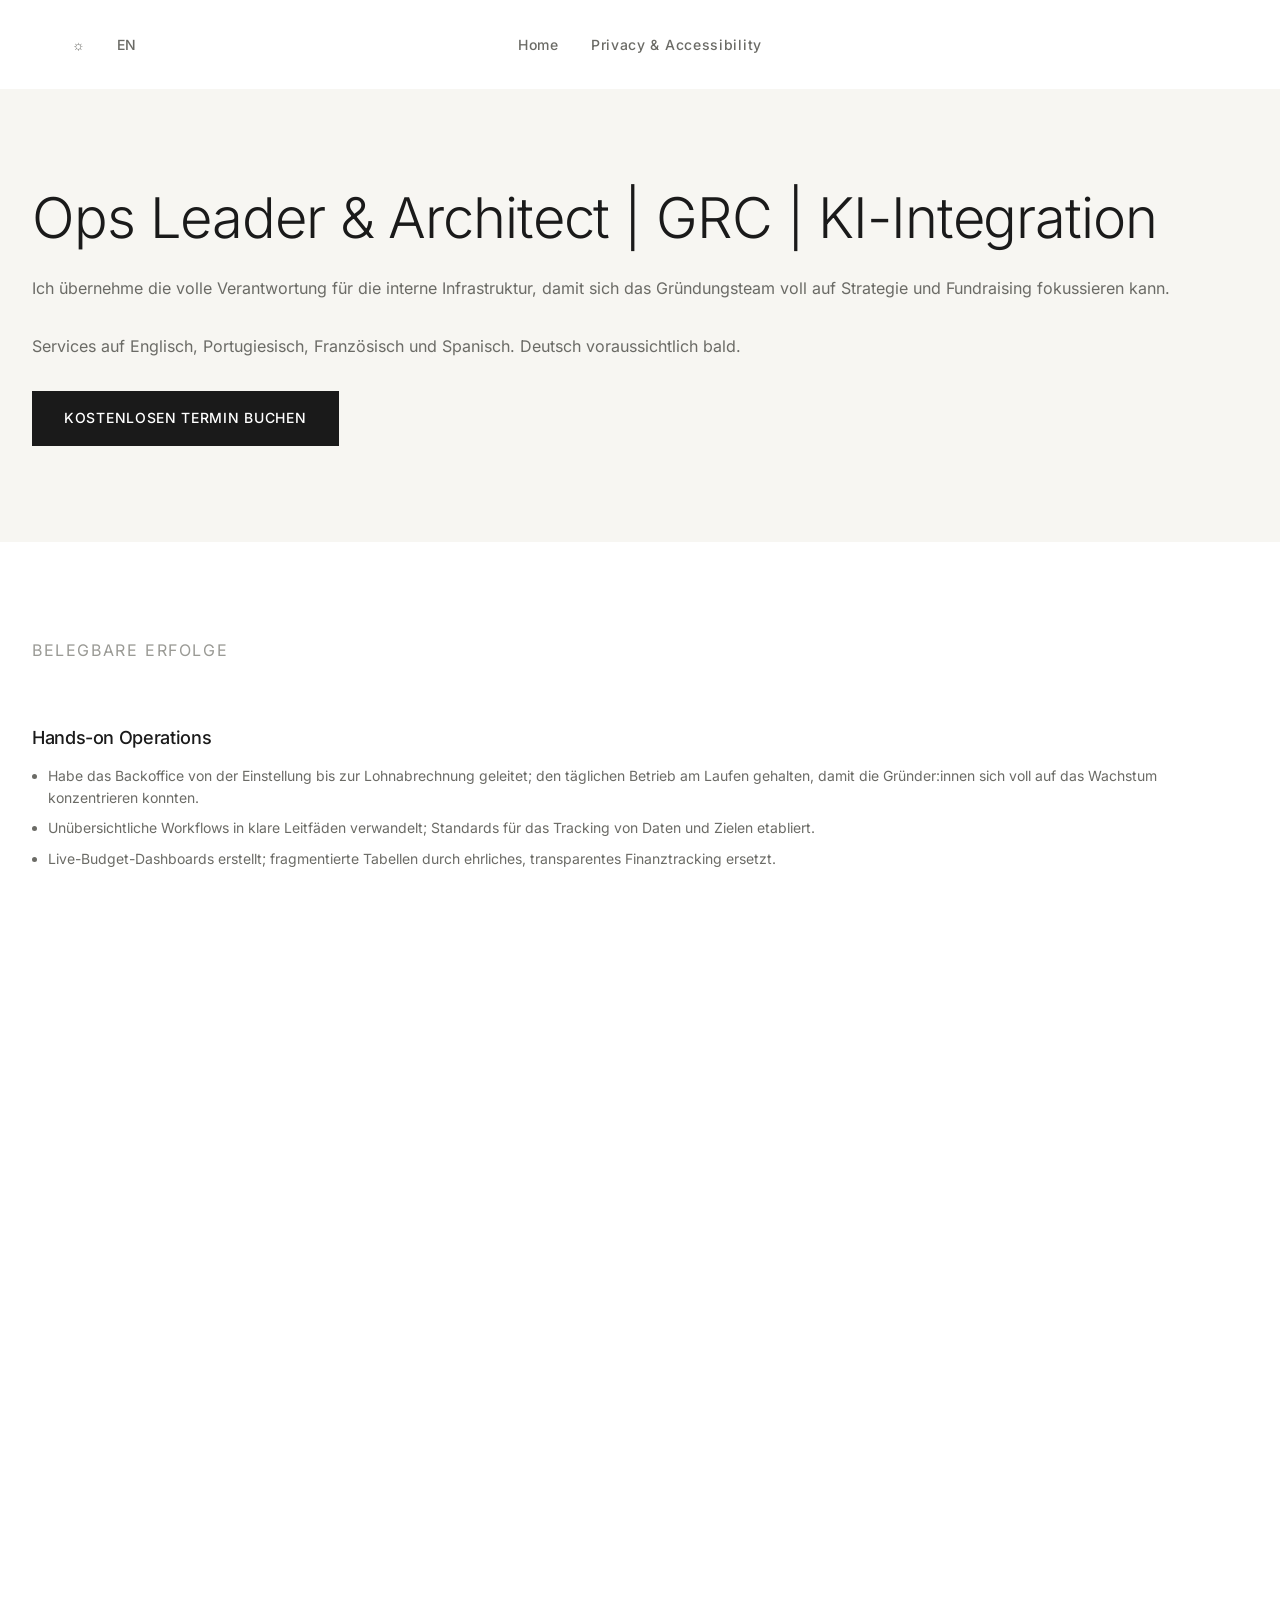
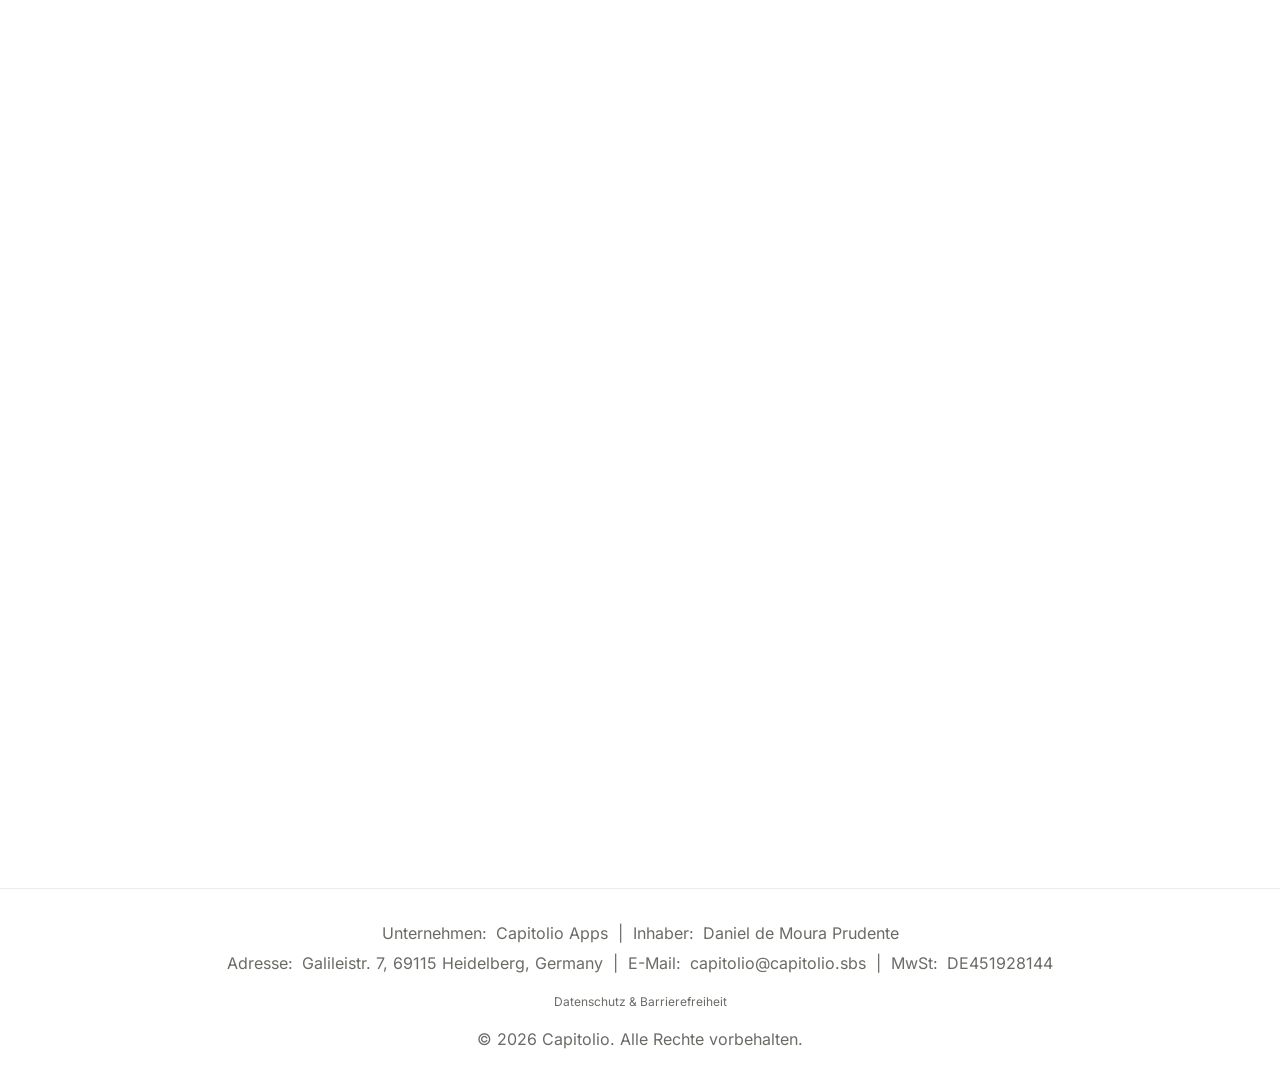
==== commit df1bab98: "updated German and English content and layout 	modified:   css/style.css 	modified:   en/index.html " ====
--- a/index.html
+++ b/index.html
@@ -4,11 +4,12 @@
 <head>
   <meta charset="UTF-8">
   <meta name="viewport" content="width=device-width, initial-scale=1.0">
-  <meta http-equiv="Content-Security-Policy" content="default-src 'none'; script-src 'self'; style-src 'self'; font-src 'self'; img-src 'self'; connect-src 'none'; frame-ancestors 'none';">
+  <meta http-equiv="Content-Security-Policy"
+    content="default-src 'none'; script-src 'self'; style-src 'self'; font-src 'self'; img-src 'self'; connect-src 'none'; frame-ancestors 'none';">
   <meta http-equiv="X-Frame-Options" content="DENY">
   <title>Daniel Prudente - Ops Leader & Architect | GRC | KI-Integration</title>
   <meta name="description"
-    content="Ich übernehme die volle Verantwortung für die interne Infrastruktur, damit sich das Gründer-Team voll auf Strategie und Fundraising fokussieren kann.">
+    content="Ich übernehme die volle Verantwortung für die interne Infrastruktur, damit sich das Gründungsteam voll auf Strategie und Fundraising fokussieren kann.">
   <link rel="icon" type="image/x-icon" href="public/favicon.ico">
 
   <!-- Stylesheets -->
@@ -58,34 +59,51 @@
     <section id="cta" class="grid">
       <div class="cta-content reveal active">
         <h1 class="cta-title">Ops Leader & Architect | GRC | KI-Integration</h1>
-        <p class="cta-subtitle">Ich übernehme die volle Verantwortung für die interne Infrastruktur, damit sich das
-          Gründer-Team voll auf Strategie und Fundraising fokussieren kann.</p>
+        <p class="cta-subtitle">Ich übernehme die volle Verantwortung für die interne Infrastruktur, damit sich das Gründungsteam voll auf Strategie und Fundraising fokussieren kann.</p>
+        <p class="cta-subtitle">Services auf Englisch, Portugiesisch, Französisch und Spanisch. Deutsch voraussichtlich bald.</p>
         <a href="https://koalendar.com/e/daniel-kennenlernen" target="_blank" rel="noopener noreferrer"
-          class="btn btn-primary">Termin buchen</a>
+          class="btn btn-primary">Kostenlosen Termin buchen</a>
       </div>
     </section>
 
     <!-- Section 2: Proof of Work (3 Cards) -->
     <section id="proof" class="grid">
       <div class="section-label reveal">
-        <span class="label">Bewiesene Ergebnisse</span>
+        <span class="label">Belegbare Erfolge</span>
       </div>
       <div class="section-content">
         <div class="proof-grid">
           <div class="proof-card reveal">
-            <h3 class="proof-card-title">Skalierte Abläufe</h3>
-            <p class="proof-card-desc">Operative Systeme von 10 auf 100+ Mitarbeiter erweitert. Prozesse dokumentiert,
-              automatisiert und auf Skalierbarkeit ausgelegt.</p>
+            <h3 class="proof-card-title">Hands-on Operations</h3>
+            <ul class="proof-card-desc">
+              <li>Habe das Backoffice von der Einstellung bis zur Lohnabrechnung geleitet; den täglichen Betrieb am Laufen gehalten, damit die Gründer:innen sich voll auf das Wachstum konzentrieren konnten.</li>
+              <li>Unübersichtliche Workflows in klare Leitfäden verwandelt; Standards für das Tracking von Daten und Zielen etabliert.</li>
+              <li>Live-Budget-Dashboards erstellt; fragmentierte Tabellen durch ehrliches, transparentes Finanztracking ersetzt.</li>
+            </ul>
           </div>
           <div class="proof-card reveal delay-1">
-            <h3 class="proof-card-title">Kostenreduzierung</h3>
-            <p class="proof-card-desc">Betriebskosten um 30% gesenkt durch Prozessoptimierung und Automatisierung
-              redundanter Arbeitsabläufe.</p>
+            <h3 class="proof-card-title">Praktische Tech-Automatisierung</h3>
+            <ul class="proof-card-desc">
+              <li>Zahlungsprozesse mit bestehenden Tools automatisiert; die Geschwindigkeit erhöht, ohne die Hürde neuer Software-Einführungen.</li>
+              <li>Bewährte Technologien gegenüber experimenteller KI priorisiert, um Sicherheitsrisiken zu minimieren und die Architektur schlank zu halten.</li>
+              <li>Apps miteinander vernetzt, um manuelle Arbeit zu eliminieren; dem Team jede Woche Stunden an repetitiver Dateneingabe erspart.</li>
+            </ul>
           </div>
           <div class="proof-card reveal delay-2">
-            <h3 class="proof-card-title">Teamentwicklung</h3>
-            <p class="proof-card-desc">High-Performance Teams aufgebaut. Klare Rollen, Verantwortlichkeiten und
-              Kommunikationsstrukturen etabliert.</p>
+            <h3 class="proof-card-title">Engineering-Agentic Produkte</h3>
+            <ul class="proof-card-desc">
+              <li>KI-gestützte Apps von Grund auf entwickelt; schneller Weg vom Konzept zum echten MVP für EduTech, RegOps und lokale Unternehmen.</li>
+              <li>Aufbau einer 100 % souveränen EU-Plattform, um volle Datenautonomie und null Abhängigkeit von Nicht-EU-Anbietern zu gewährleisten.</li>
+              <li>Agentensysteme für die Routine-Überwachung implementiert; autonome Agenten für komplexe Datenpflege eingesetzt.</li>
+            </ul>
+          </div>
+          <div class="proof-card reveal delay-3">
+            <h3 class="proof-card-title">Langweilige Compliance Automatisierung</h3>
+            <ul class="proof-card-desc">
+              <li>Automatisierte Compliance-Tracker gebaut; Unternehmen rechtssicher gehalten, ohne zusätzliches Personal einstellen zu müssen.</li>
+              <li>Trockene ISO/DSGVO-Regeln in automatische Alerts verwandelt; manuelle Audits durch Monitoring-Software ersetzt.</li>
+              <li>Hochsensible Datensätze abgesichert; den rechtlichen Papierkram erledigt und alle Informationen geschützt.</li>
+            </ul>
           </div>
         </div>
       </div>
@@ -101,18 +119,16 @@
           <div class="pricing-card reveal">
             <span class="pricing-card-title">Monatlicher Retainer</span>
             <div class="pricing-card-price">3.600€/Monat</div>
-            <p class="pricing-card-desc">Fractional Operations Leadership. Kontinuierliche operative Unterstützung und
-              strategische Beratung.</p>
+            <p class="pricing-card-desc">Das deckt 1 bis 1,5 Tage meiner Woche ab. Keine Spielchen mit abrechenbaren Stunden, sondern ein direkter Draht zu mir, um an Dingen zu arbeiten, die euren ROI wirklich steigern. NGOs, kleine lokale Betriebe und langfristige Partner erhalten einen Rabatt.</p>
             <a href="https://koalendar.com/e/daniel-kennenlernen" target="_blank" rel="noopener noreferrer"
-              class="btn btn-secondary">Loslegen</a>
+              class="btn btn-secondary">Kostenlosen Termin buchen</a>
           </div>
           <div class="pricing-card reveal delay-1">
             <span class="pricing-card-title">Projektbasiert</span>
             <div class="pricing-card-price">Auf Anfrage</div>
-            <p class="pricing-card-desc">Projektbasierte Beratung verfügbar. Prozessoptimierung, Systemaufbau oder
-              Teamentwicklung als Einzelprojekt.</p>
+            <p class="pricing-card-desc">Ideal für spezifische Vorhaben mit einem klaren Ziel, wie den Launch eines MVPs. Wir definieren das Ziel gemeinsam und ich nenne euch einen Festpreis.</p>
             <a href="https://koalendar.com/e/daniel-kennenlernen" target="_blank" rel="noopener noreferrer"
-              class="btn btn-secondary">Termin buchen</a>
+              class="btn btn-secondary">Loslegen</a>
           </div>
         </div>
       </div>
--- a/css/style.css
+++ b/css/style.css
@@ -301,6 +301,13 @@
 .proof-card-desc {
   font-size: var(--font-size-sm);
   color: var(--text-secondary);
+  list-style: disc;
+  padding-left: var(--baseline-2x);
+  margin: 0;
+}
+
+.proof-card-desc li {
+  margin-bottom: var(--baseline);
 }
 
 /* Pricing Section */
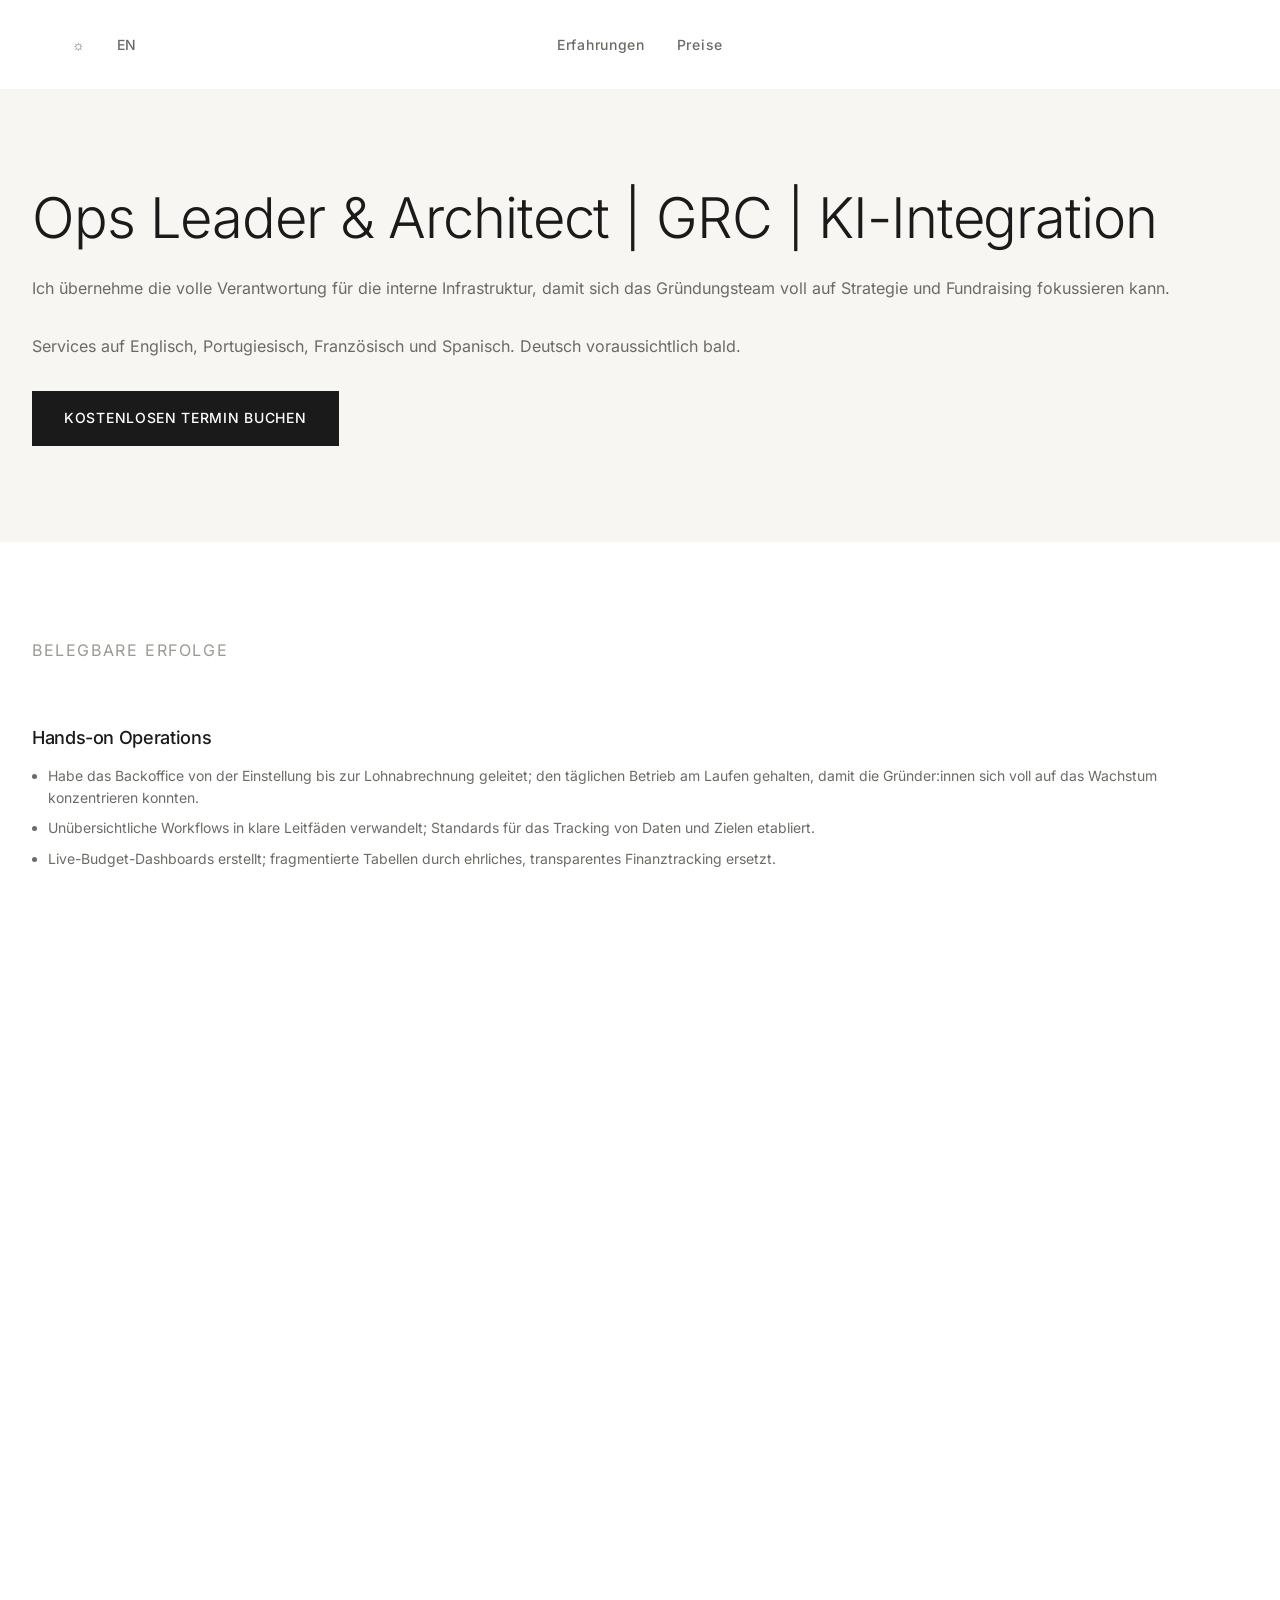
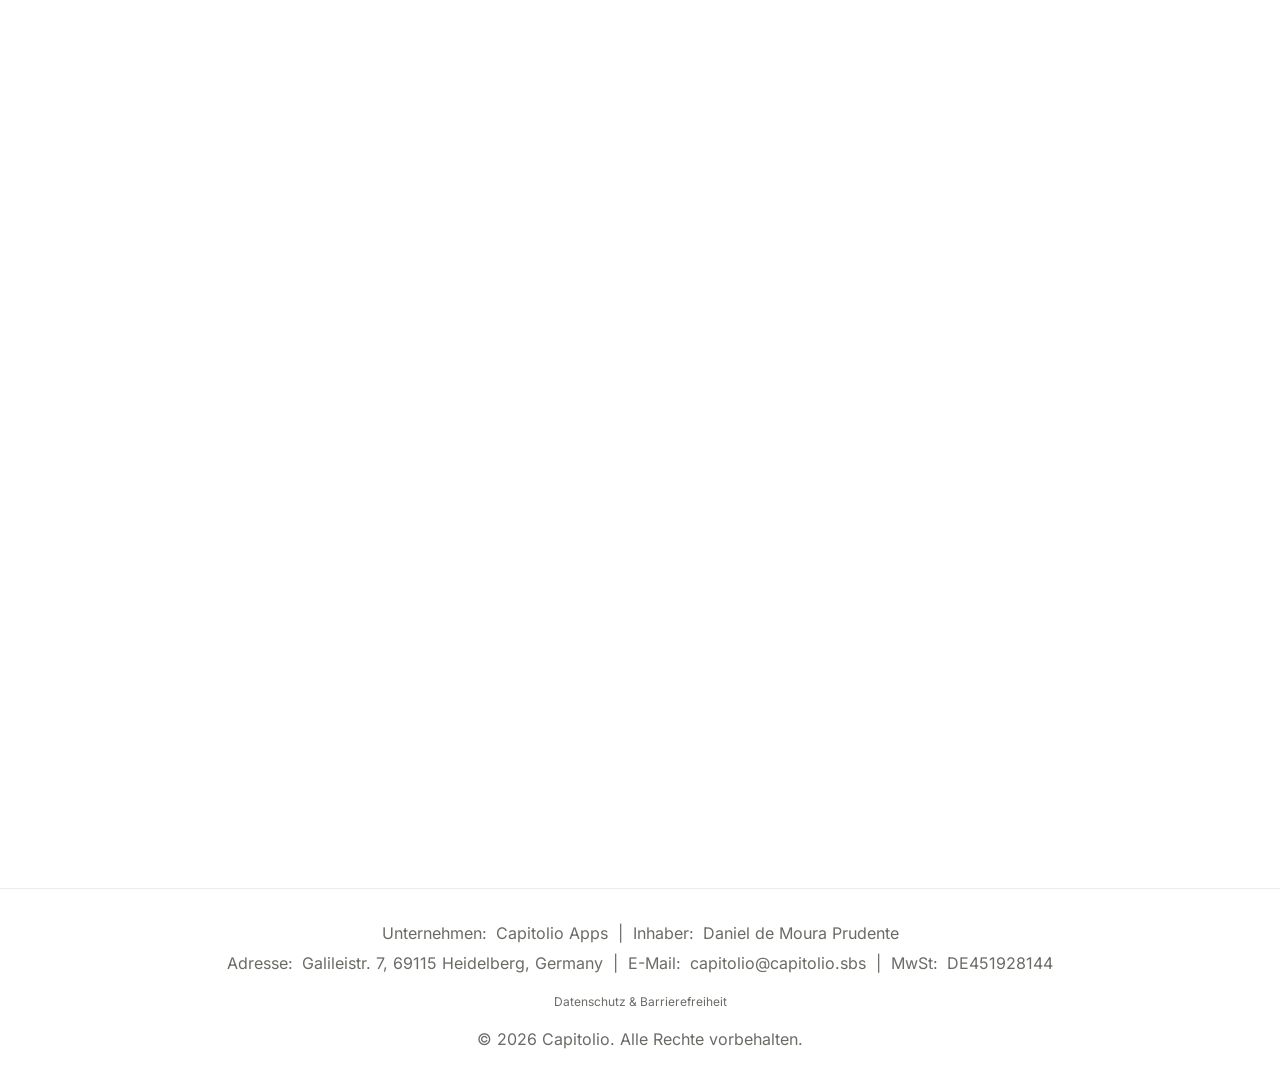
==== commit cee4e05d: "Update navbar: add experiences/pricing links on index pages" ====
--- a/index.html
+++ b/index.html
@@ -23,9 +23,8 @@
       <div class="header-content">
         <nav class="nav-desktop">
           <ul class="nav-list">
-            <li><a href="index.html" class="nav-link" data-i18n="nav_home">Startseite</a></li>
-            <li><a href="privacy-accessibility.html" class="nav-link" data-i18n="nav_privacy_accessibility">Datenschutz
-                & Barrierefreiheit</a></li>
+            <li><a href="#proof" class="nav-link" data-i18n="nav_experiences">Erfahrungen</a></li>
+            <li><a href="#pricing" class="nav-link" data-i18n="nav_pricing">Preise</a></li>
           </ul>
         </nav>
         <div class="nav-controls">
@@ -44,15 +43,13 @@
   </header>
 
   <!-- Mobile Navigation Overlay -->
-  <div class="nav-overlay" id="nav-overlay">
-    <button class="close-nav" id="close-nav" aria-label="Navigation schließen">Schließen</button>
-    <ul class="nav-overlay-list">
-      <li class="nav-overlay-item"><a href="index.html" class="nav-overlay-link" data-i18n="nav_home">Startseite</a>
-      </li>
-      <li class="nav-overlay-item"><a href="privacy-accessibility.html" class="nav-overlay-link"
-          data-i18n="nav_privacy_accessibility">Datenschutz & Barrierefreiheit</a></li>
-    </ul>
-  </div>
+<div class="nav-overlay" id="nav-overlay">
+      <button class="close-nav" id="close-nav" aria-label="Navigation schließen">Schließen</button>
+      <ul class="nav-overlay-list">
+        <li class="nav-overlay-item"><a href="#proof" class="nav-overlay-link" data-i18n="nav_experiences">Highlights</a></li>
+        <li class="nav-overlay-item"><a href="#pricing" class="nav-overlay-link" data-i18n="nav_pricing">Preise</a></li>
+      </ul>
+    </div>
 
   <main>
     <!-- Section 1: CTA (Call to Action) -->
--- a/css/style.css
+++ b/css/style.css
@@ -210,6 +210,7 @@
 
 .btn-secondary:hover {
   background-color: var(--bg-secondary);
+  transform: translateY(-2px);
 }
 
 /* ================================
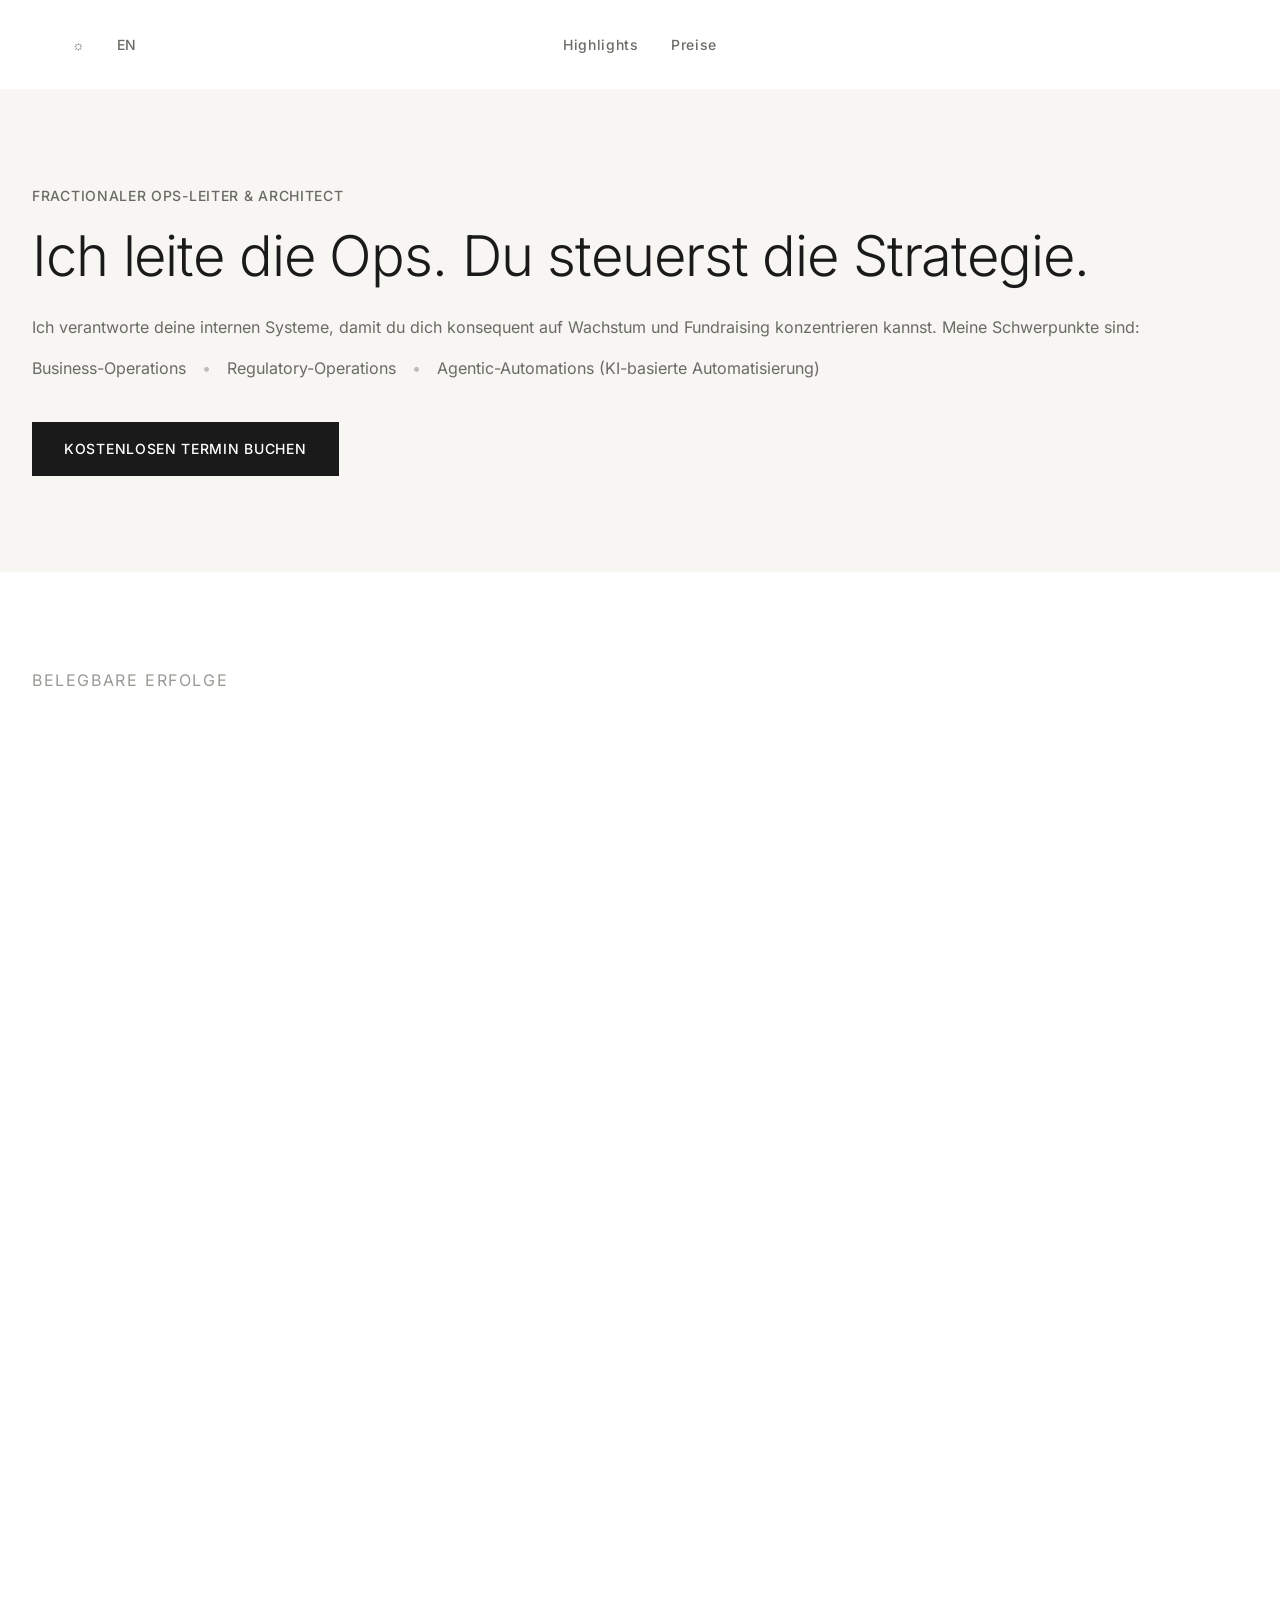
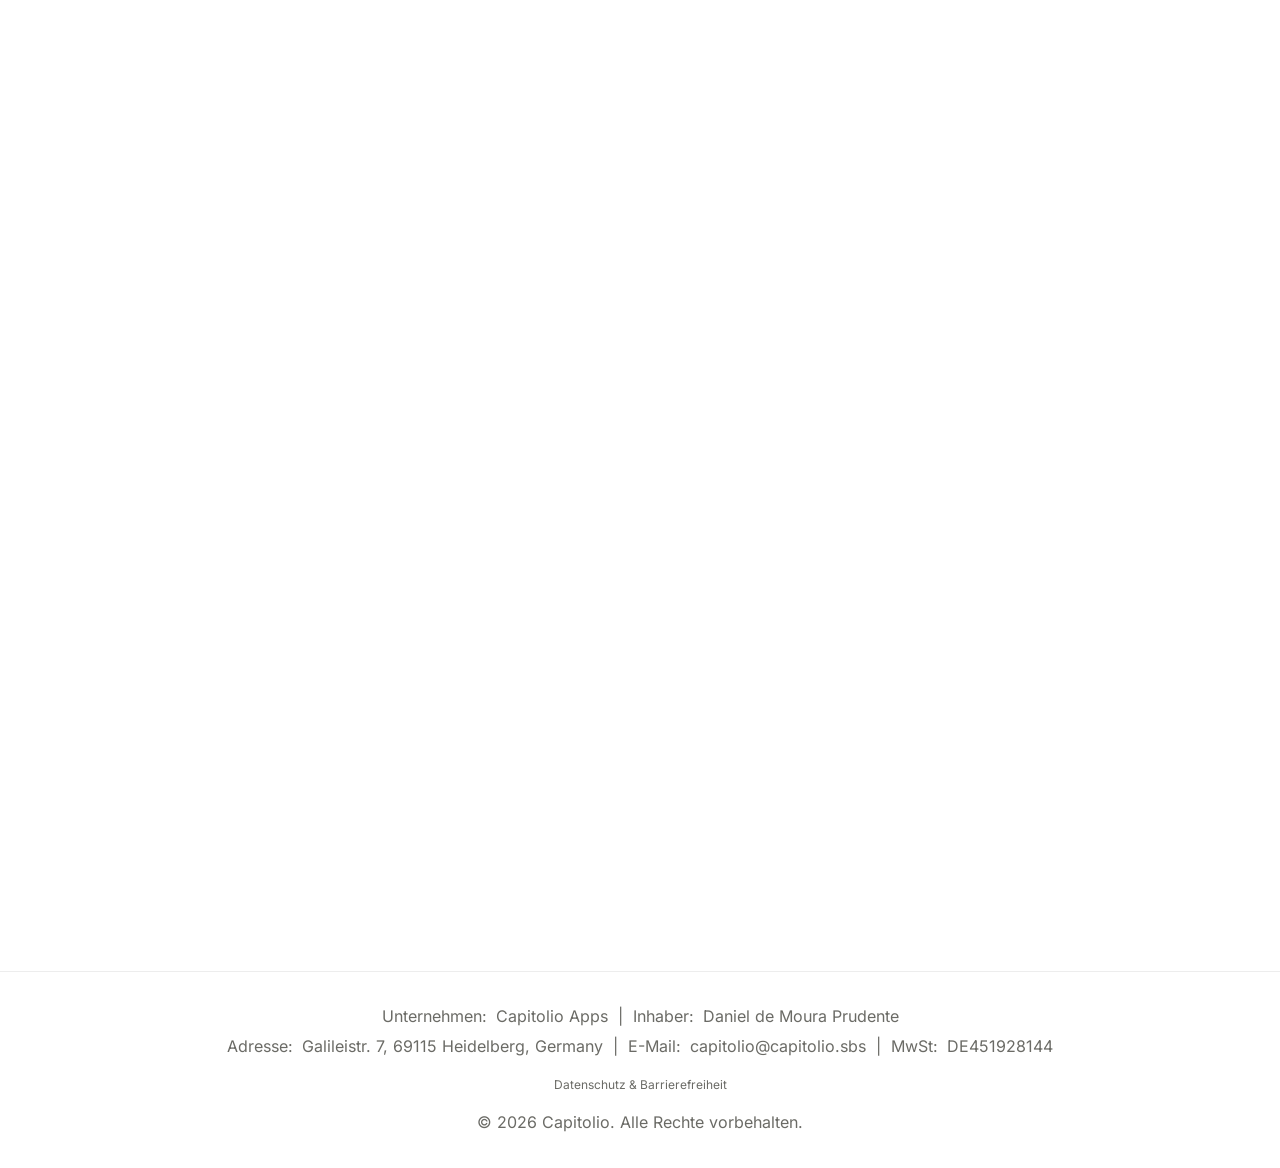
==== commit bb46ab3d: "Update CTA and pricing sections: add eyebrow, focus-areas, and bullet lists; fix nav text" ====
--- a/index.html
+++ b/index.html
@@ -7,7 +7,7 @@
   <meta http-equiv="Content-Security-Policy"
     content="default-src 'none'; script-src 'self'; style-src 'self'; font-src 'self'; img-src 'self'; connect-src 'none'; frame-ancestors 'none';">
   <meta http-equiv="X-Frame-Options" content="DENY">
-  <title>Daniel Prudente - Ops Leader & Architect | GRC | KI-Integration</title>
+  <title>Daniel Prudente - Ops-Leiter & Architect</title>
   <meta name="description"
     content="Ich übernehme die volle Verantwortung für die interne Infrastruktur, damit sich das Gründungsteam voll auf Strategie und Fundraising fokussieren kann.">
   <link rel="icon" type="image/x-icon" href="public/favicon.ico">
@@ -23,7 +23,7 @@
       <div class="header-content">
         <nav class="nav-desktop">
           <ul class="nav-list">
-            <li><a href="#proof" class="nav-link" data-i18n="nav_experiences">Erfahrungen</a></li>
+            <li><a href="#proof" class="nav-link" data-i18n="nav_highlights">Highlights</a></li>
             <li><a href="#pricing" class="nav-link" data-i18n="nav_pricing">Preise</a></li>
           </ul>
         </nav>
@@ -46,7 +46,7 @@
 <div class="nav-overlay" id="nav-overlay">
       <button class="close-nav" id="close-nav" aria-label="Navigation schließen">Schließen</button>
       <ul class="nav-overlay-list">
-        <li class="nav-overlay-item"><a href="#proof" class="nav-overlay-link" data-i18n="nav_experiences">Highlights</a></li>
+        <li class="nav-overlay-item"><a href="#proof" class="nav-overlay-link" data-i18n="nav_highlights">Highlights</a></li>
         <li class="nav-overlay-item"><a href="#pricing" class="nav-overlay-link" data-i18n="nav_pricing">Preise</a></li>
       </ul>
     </div>
@@ -55,11 +55,17 @@
     <!-- Section 1: CTA (Call to Action) -->
     <section id="cta" class="grid">
       <div class="cta-content reveal active">
-        <h1 class="cta-title">Ops Leader & Architect | GRC | KI-Integration</h1>
-        <p class="cta-subtitle">Ich übernehme die volle Verantwortung für die interne Infrastruktur, damit sich das Gründungsteam voll auf Strategie und Fundraising fokussieren kann.</p>
-        <p class="cta-subtitle">Services auf Englisch, Portugiesisch, Französisch und Spanisch. Deutsch voraussichtlich bald.</p>
-        <a href="https://koalendar.com/e/daniel-kennenlernen" target="_blank" rel="noopener noreferrer"
-          class="btn btn-primary">Kostenlosen Termin buchen</a>
+        <span class="eyebrow-text">Fractionaler Ops-Leiter & Architect</span>
+        <h1 class="cta-title">Ich leite die Ops. Du steuerst die Strategie.</h1>
+        <p class="cta-subtitle">Ich verantworte deine internen Systeme, damit du dich konsequent auf Wachstum und Fundraising konzentrieren kannst. Meine Schwerpunkte sind:</p>
+        <ul class="focus-areas">
+          <li>Business-Operations</li>
+          <li>Regulatory-Operations</li>
+          <li>Agentic-Automations (KI-basierte Automatisierung)</li>
+        </ul>
+        <div class="cta-actions">
+          <a href="https://koalendar.com/e/daniel-kennenlernen" target="_blank" rel="noopener noreferrer" class="btn btn-primary">Kostenlosen Termin buchen</a>
+        </div>
       </div>
     </section>
 
@@ -76,6 +82,7 @@
               <li>Habe das Backoffice von der Einstellung bis zur Lohnabrechnung geleitet; den täglichen Betrieb am Laufen gehalten, damit die Gründer:innen sich voll auf das Wachstum konzentrieren konnten.</li>
               <li>Unübersichtliche Workflows in klare Leitfäden verwandelt; Standards für das Tracking von Daten und Zielen etabliert.</li>
               <li>Live-Budget-Dashboards erstellt; fragmentierte Tabellen durch ehrliches, transparentes Finanztracking ersetzt.</li>
+              <li>Tätig als Fractional COO und Chief of Staff für verschiedene Gründungsteams; Leitung von Teams in Brasilien, Dänemark, Frankreich und Deutschland.</li>
             </ul>
           </div>
           <div class="proof-card reveal delay-1">
@@ -116,7 +123,11 @@
           <div class="pricing-card reveal">
             <span class="pricing-card-title">Monatlicher Retainer</span>
             <div class="pricing-card-price">3.600€/Monat</div>
-            <p class="pricing-card-desc">Das deckt 1 bis 1,5 Tage meiner Woche ab. Keine Spielchen mit abrechenbaren Stunden, sondern ein direkter Draht zu mir, um an Dingen zu arbeiten, die euren ROI wirklich steigern. NGOs, kleine lokale Betriebe und langfristige Partner erhalten einen Rabatt.</p>
+            <ul class="pricing-card-desc">
+              <li>Das deckt 1 bis 1,5 Tage meiner Woche ab. Keine Spielchen mit abrechenbaren Stunden, sondern ich arbeite an Dingen, die deinen ROI wirklich steigern.</li>
+              <li>Beratung auf EN, PT, FR und ES.</li>
+              <li>NGOs, kleine lokale Betriebe und langfristige Partner erhalten einen Rabatt.</li>
+            </ul>
             <a href="https://koalendar.com/e/daniel-kennenlernen" target="_blank" rel="noopener noreferrer"
               class="btn btn-secondary">Kostenlosen Termin buchen</a>
           </div>
--- a/css/style.css
+++ b/css/style.css
@@ -86,14 +86,6 @@
   transform: translateX(-50%);
 }
 
-.logo {
-  font-size: var(--font-size-sm);
-  font-weight: var(--font-weight-medium);
-  color: var(--text-primary);
-  text-decoration: none;
-  letter-spacing: var(--letter-spacing-wide);
-}
-
 .nav-list {
   display: flex;
   gap: var(--baseline-4x);
@@ -261,7 +253,7 @@
 }
 
 .cta-subtitle {
-  margin-bottom: var(--baseline-4x);
+  margin-bottom: var(--baseline-2x);
 }
 
 .cta-content > * {
@@ -269,8 +261,54 @@
   padding-right: var(--baseline-4x);
 }
 
-#cta .btn {
-  margin-left: var(--baseline-4x);
+.eyebrow-text {
+  display: block; 
+  font-size: var(--font-size-sm);
+  font-weight: var(--font-weight-medium);
+  letter-spacing: var(--letter-spacing-wide);
+  text-transform: uppercase;
+  color: var(--text-secondary);
+  margin-bottom: var(--baseline-2x);
+}
+
+.focus-areas {
+  list-style: none;
+  padding: 0 var(--baseline-4x); 
+  margin: 0 0 var(--baseline-5x) 0; /* Added a tiny bit more breathing room above the button */
+  display: flex;
+  flex-wrap: wrap;
+  align-items: center;
+}
+
+.focus-areas li {
+  font-size: var(--font-size-base);
+  font-weight: var(--font-weight-regular);
+  color: var(--text-secondary);
+  display: flex;
+  align-items: center;
+}
+
+/* Adds a subtle dot between the items, but NOT after the last one */
+.focus-areas li:not(:last-child)::after {
+  content: "•";
+  margin: 0 var(--baseline-2x); /* 16px of space on both sides of the dot */
+  color: var(--text-secondary);
+  opacity: 0.4; /* Makes the dot fade back so the words stand out */
+}
+
+.cta-actions {
+  display: flex;
+  flex-direction: column; /* Stack them vertically on mobile */
+  align-items: flex-start;
+  gap: var(--baseline-2x);
+}
+
+@media (min-width: var(--breakpoint-md)) {
+  .cta-actions {
+    flex-direction: row;
+    align-items: center; 
+    gap: var(--baseline-3x);
+  }
 }
 
 /* Proof of Work Section */
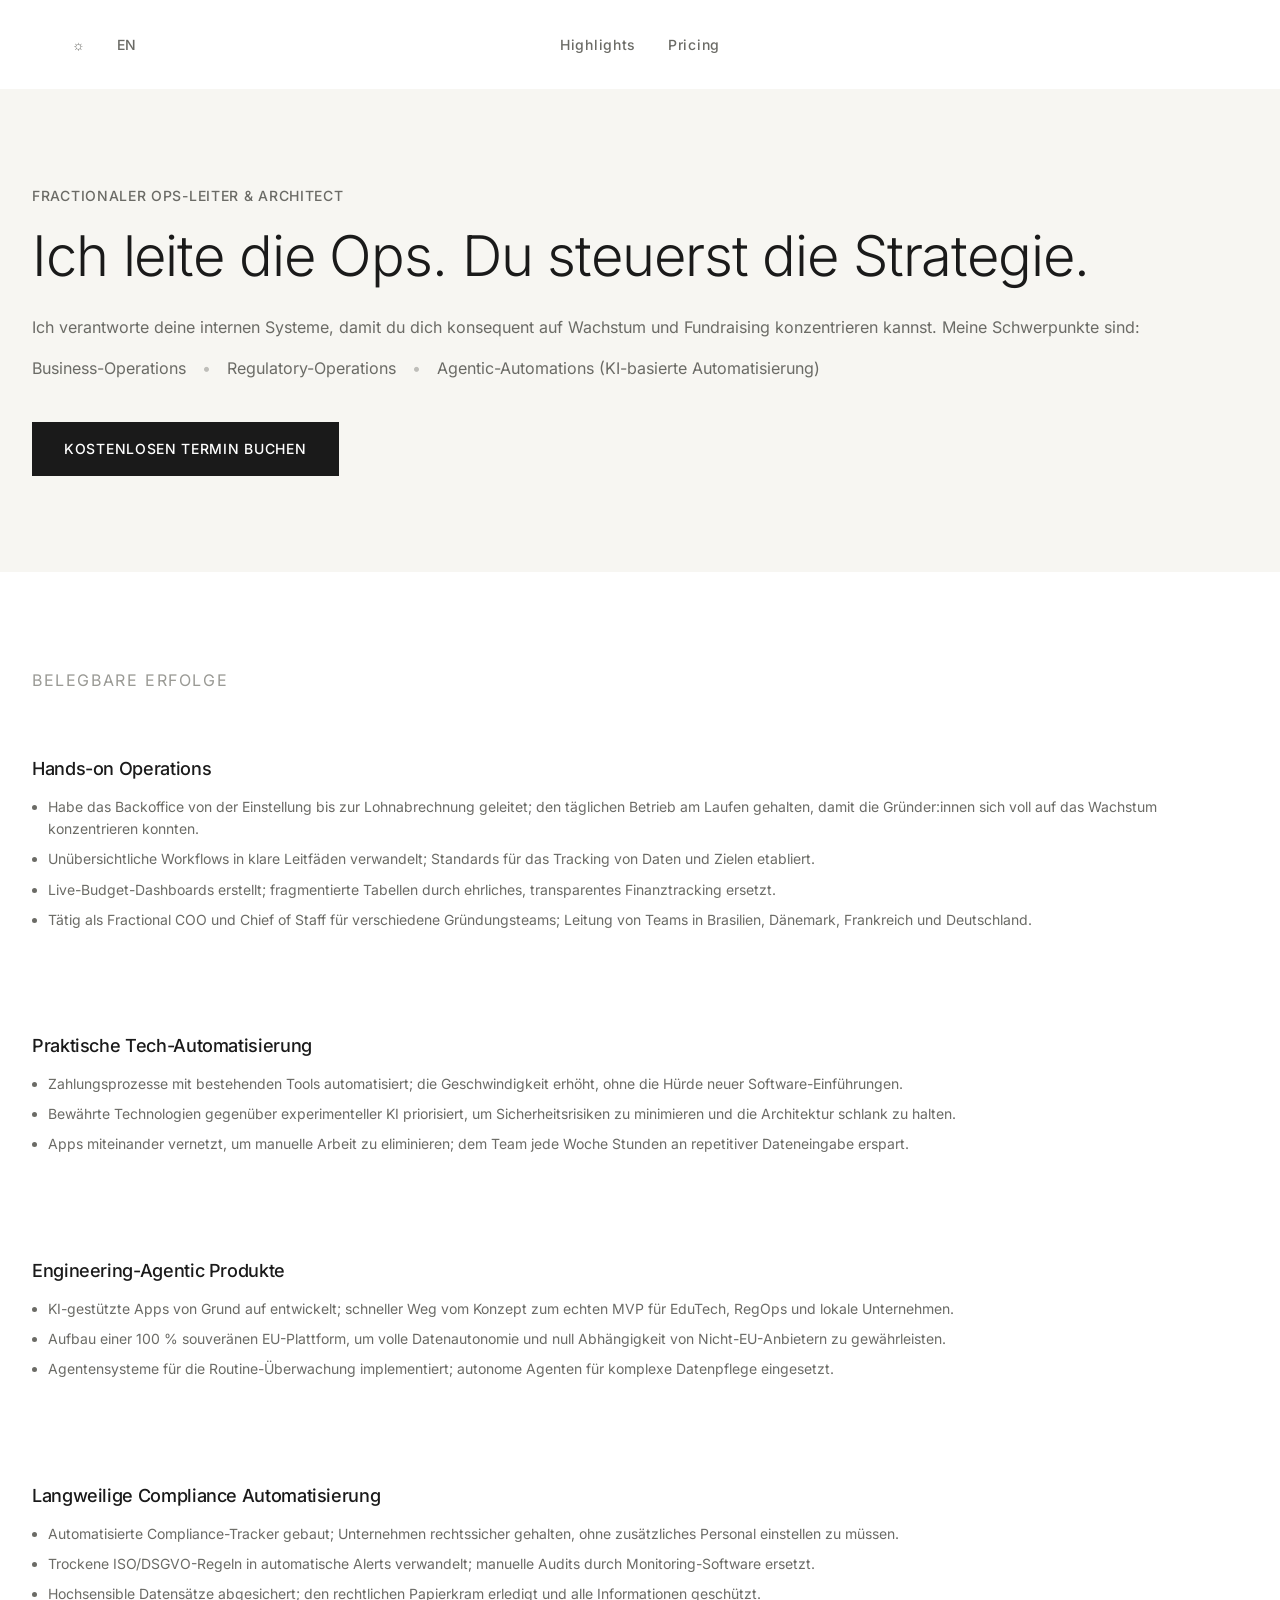
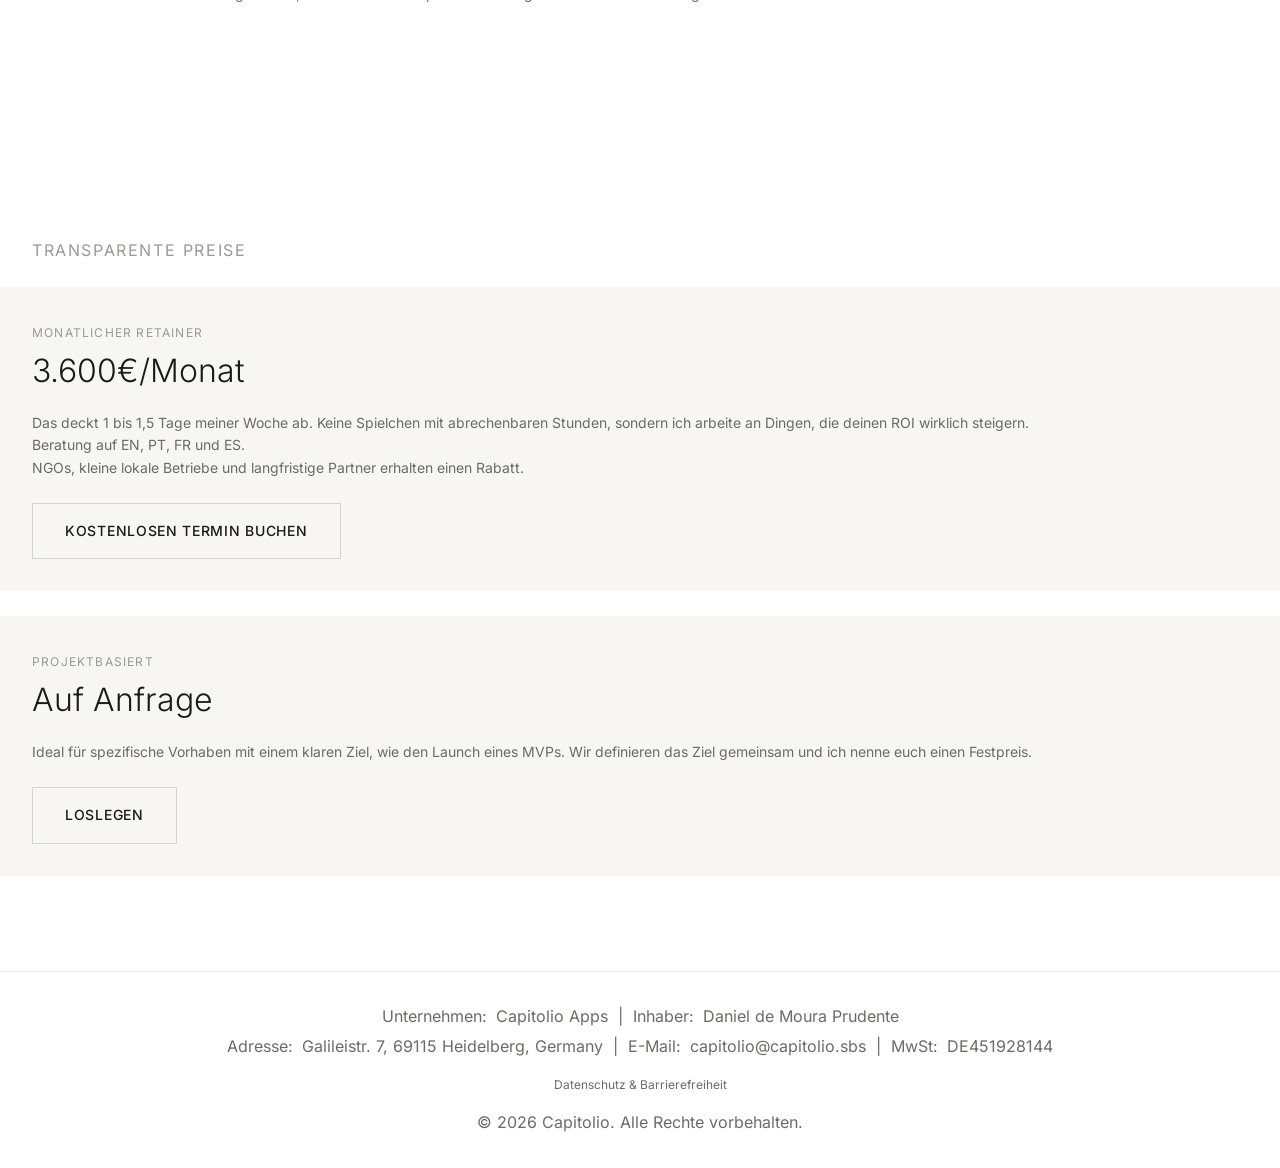
==== commit c010b4f9: "Fix missing i18n translations and CSP inline script allowlist" ====
--- a/index.html
+++ b/index.html
@@ -5,7 +5,7 @@
   <meta charset="UTF-8">
   <meta name="viewport" content="width=device-width, initial-scale=1.0">
   <meta http-equiv="Content-Security-Policy"
-    content="default-src 'none'; script-src 'self'; style-src 'self'; font-src 'self'; img-src 'self'; connect-src 'none'; frame-ancestors 'none';">
+    content="default-src 'none'; script-src 'self' 'unsafe-inline'; style-src 'self' 'unsafe-inline'; font-src 'self'; img-src 'self'; connect-src 'none'; frame-ancestors 'none';">
   <meta http-equiv="X-Frame-Options" content="DENY">
   <title>Daniel Prudente - Ops-Leiter & Architect</title>
   <meta name="description"
--- a/css/style.css
+++ b/css/style.css
@@ -385,6 +385,7 @@
 
 .pricing-card-desc {
   font-size: var(--font-size-sm);
+  color: var(--text-secondary);
   margin-bottom: var(--baseline-3x);
 }
 
